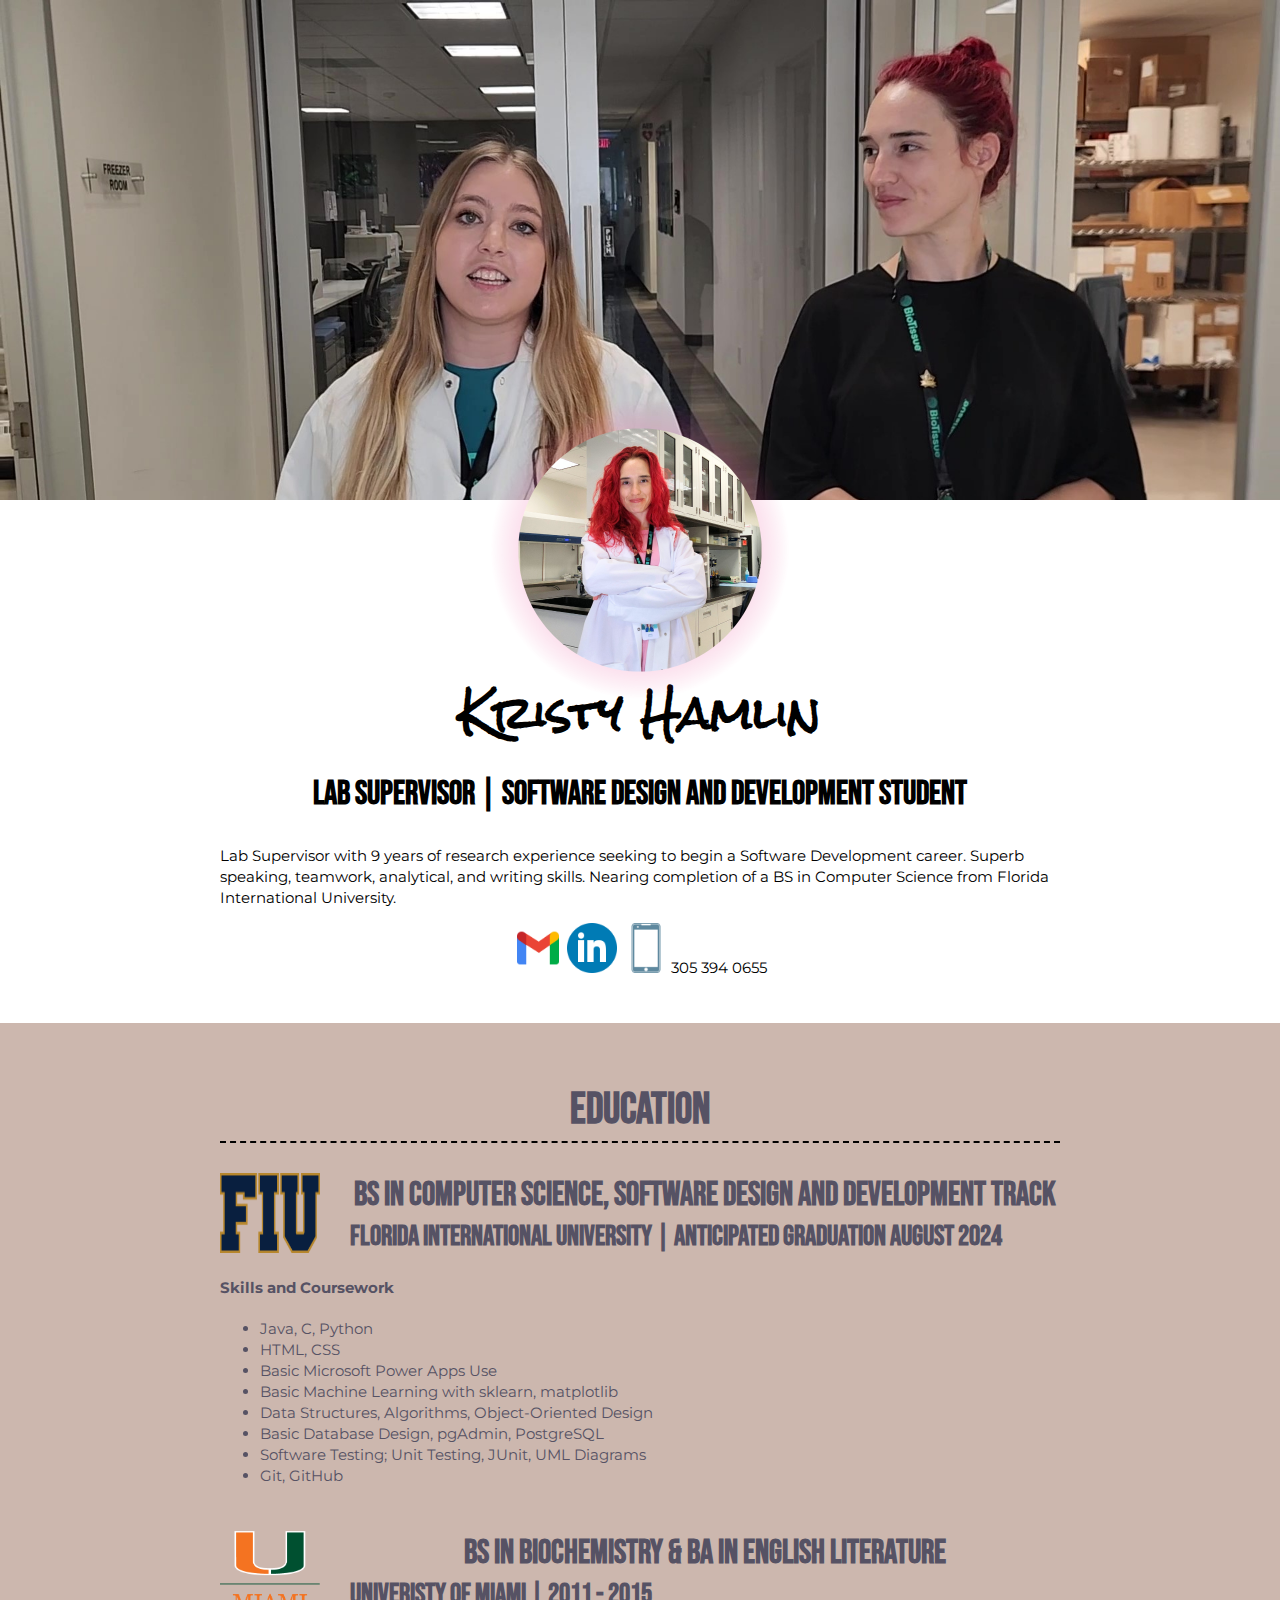
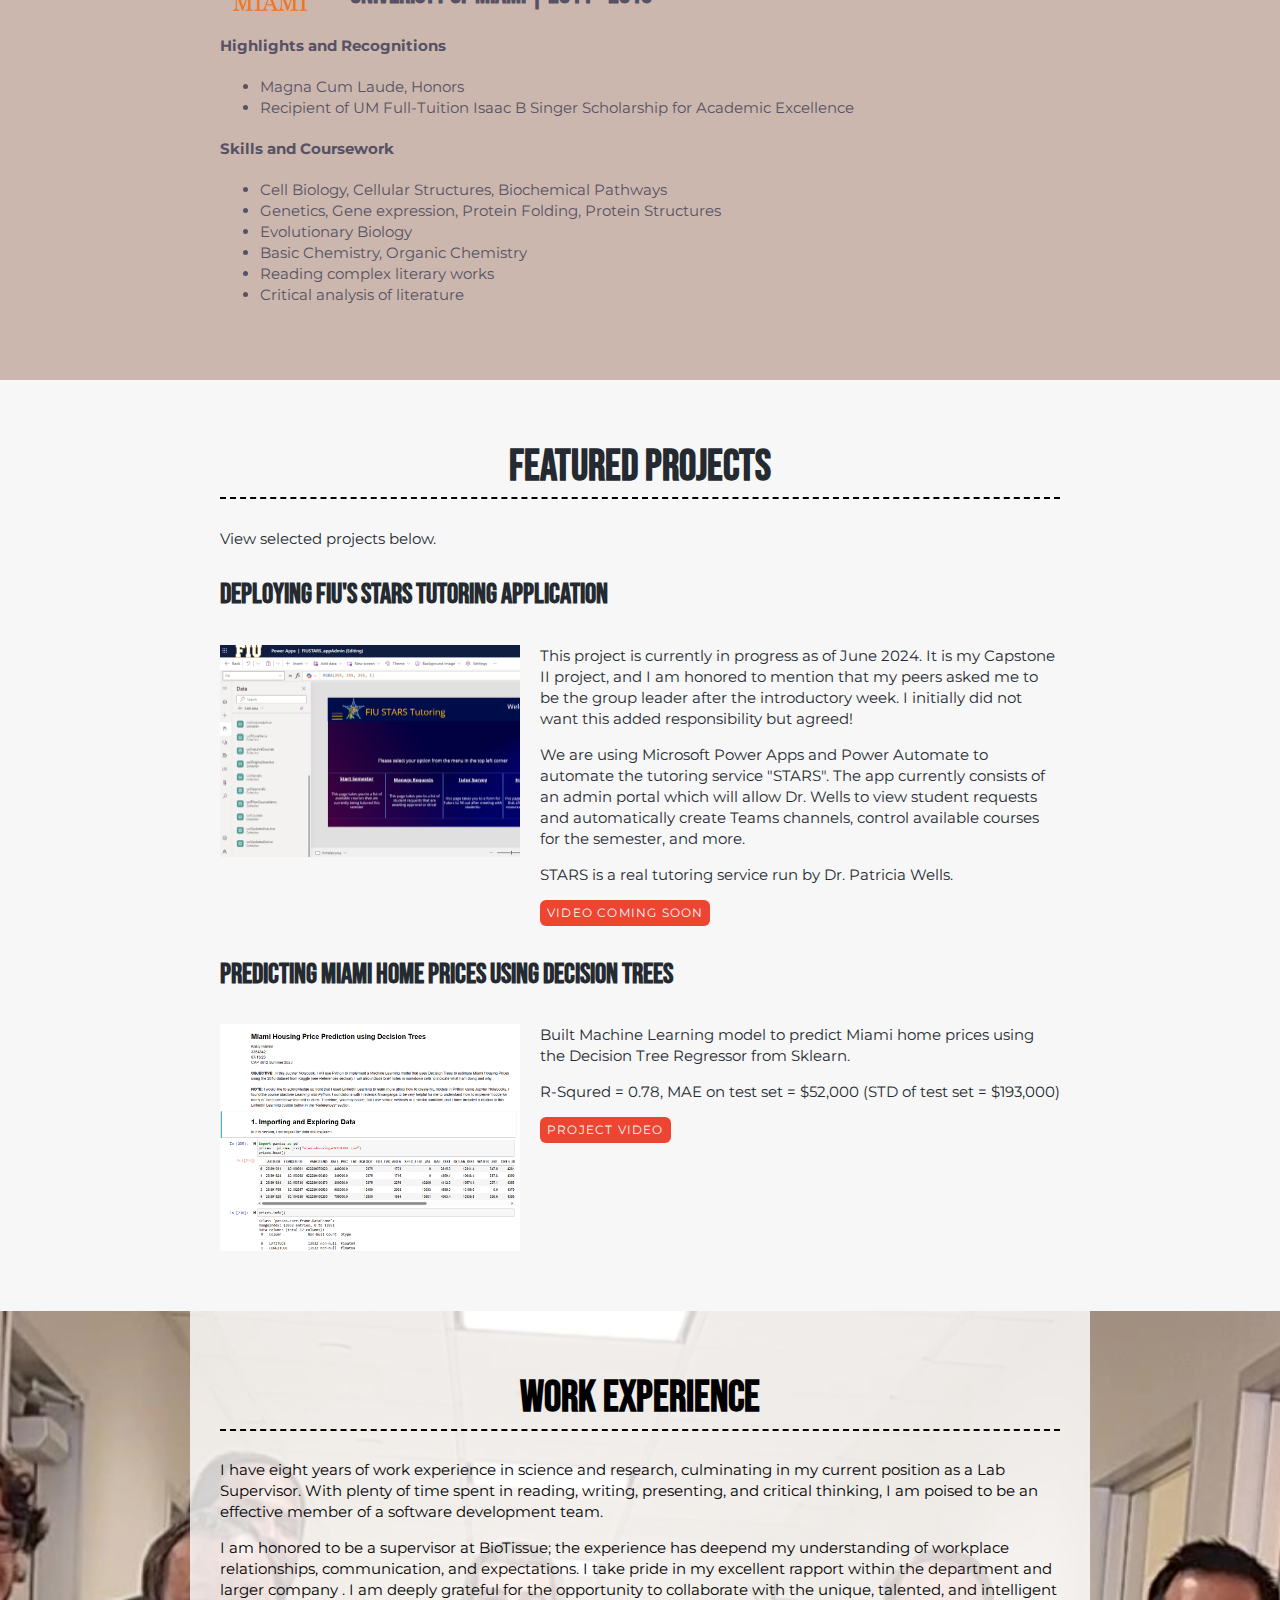
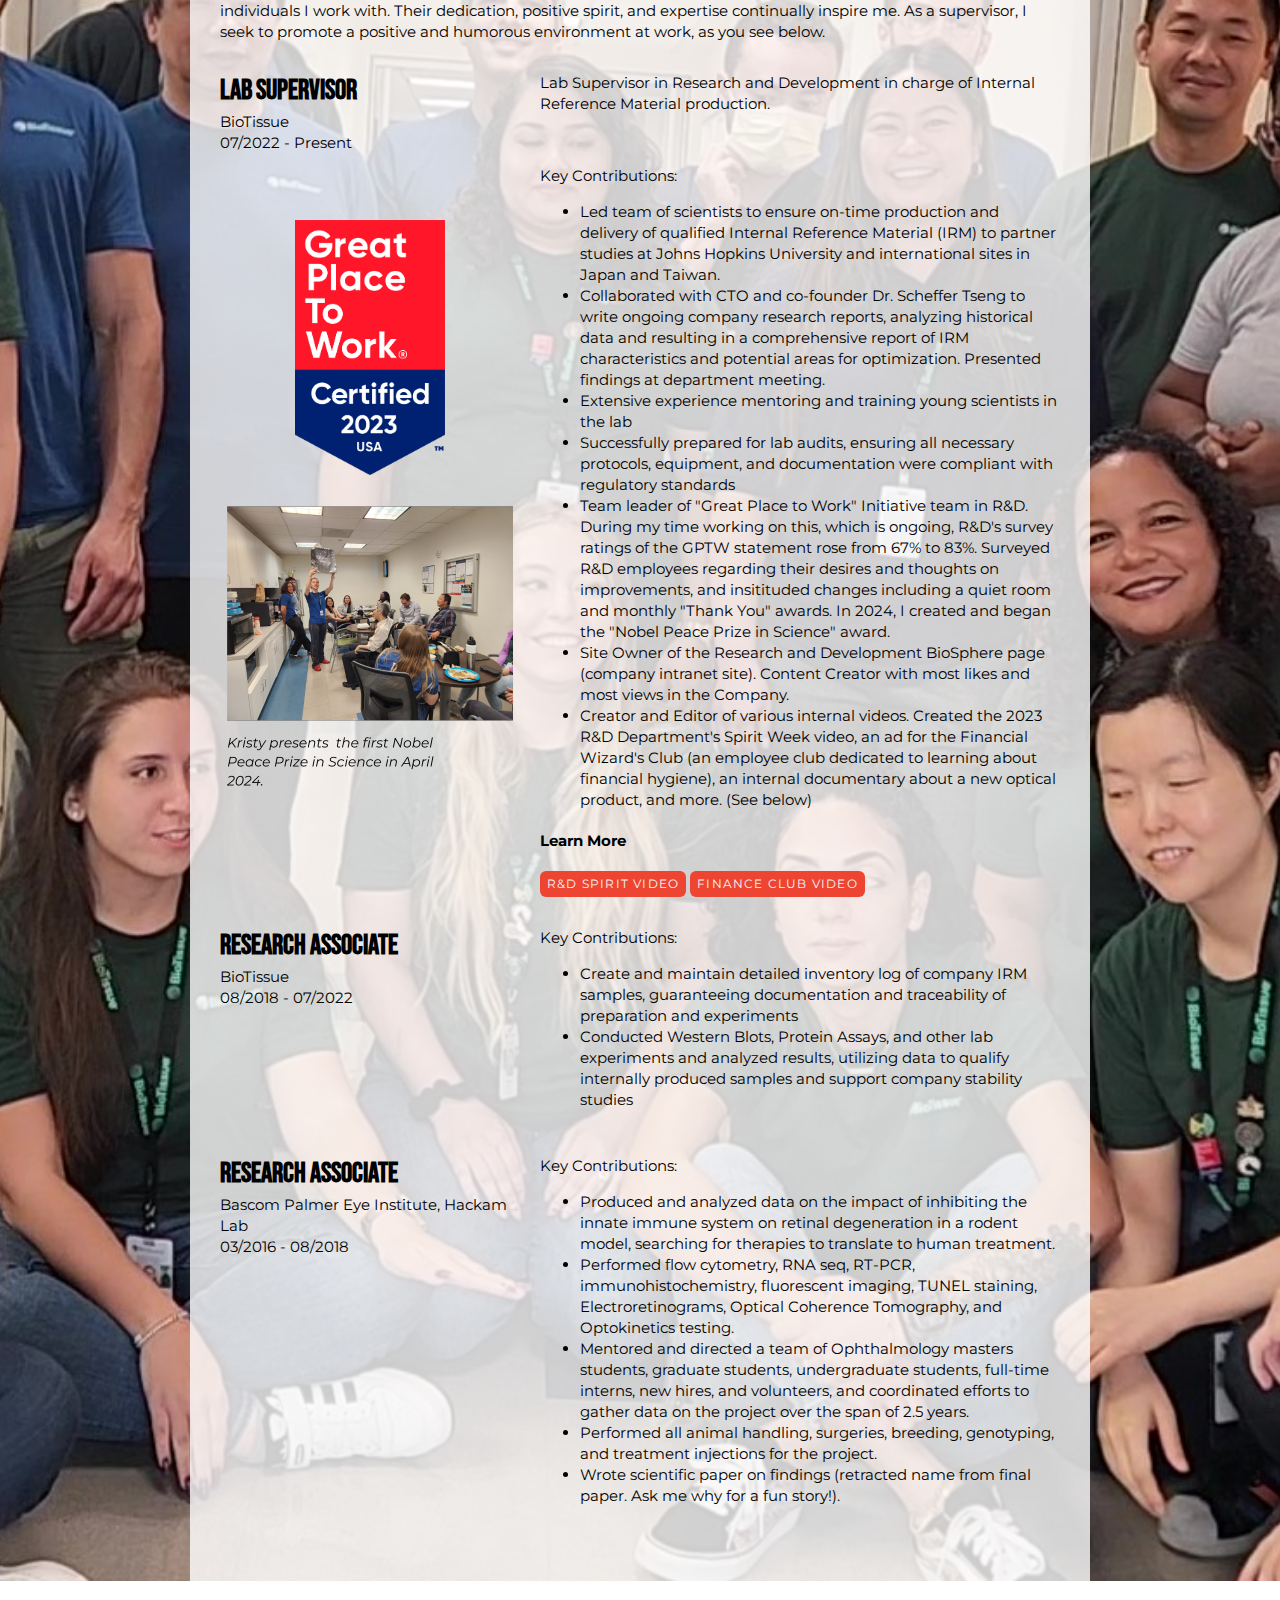
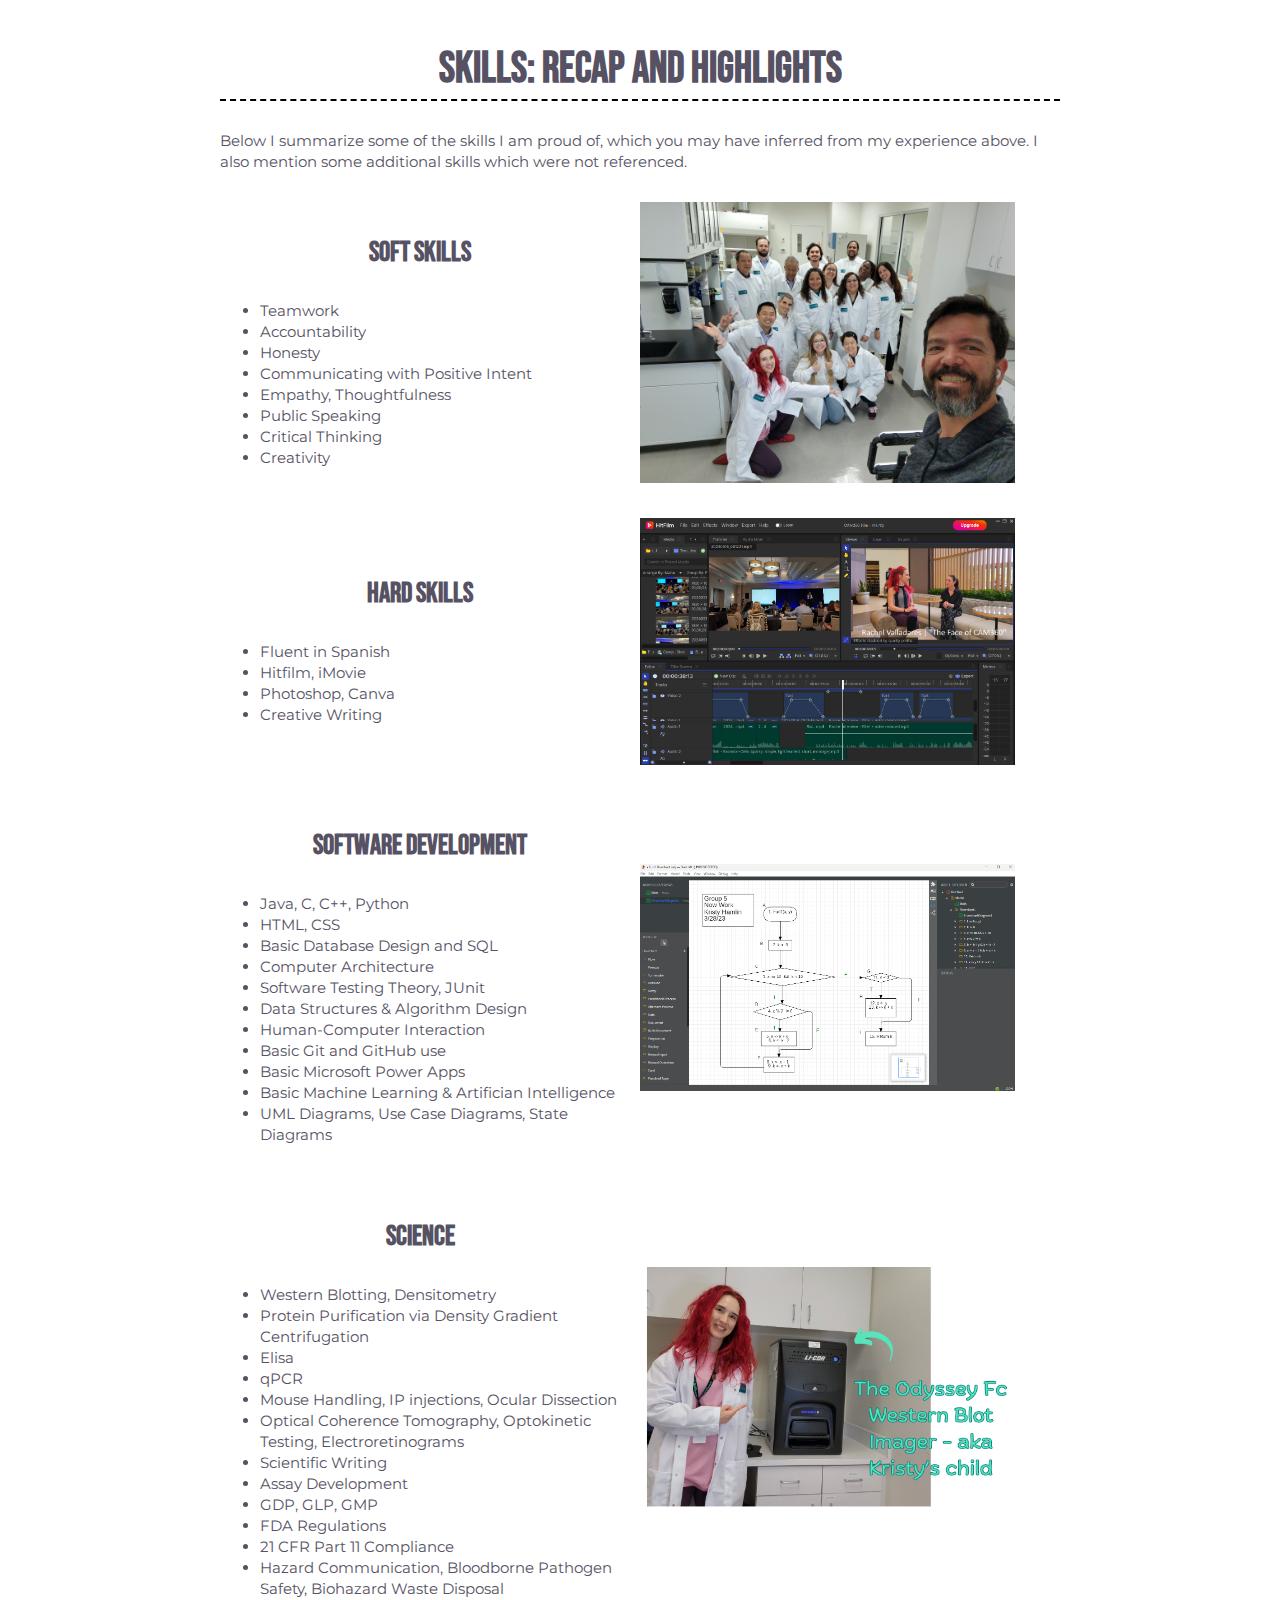
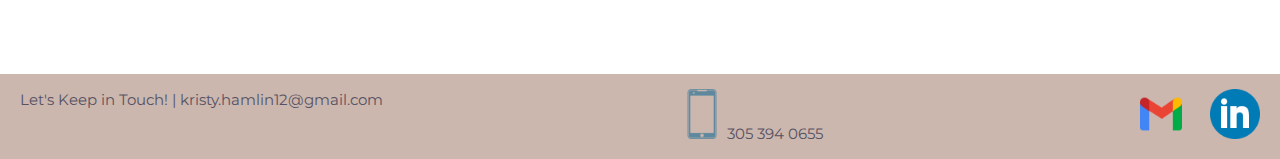
==== index.html @ faca0c48 "Added portfolio files using upload." ====
<!DOCTYPE html>
<html lang="en">
  
  <head>
    
    <meta charset="UTF-8">
    <meta name="viewport" content="width=device-width, initial-scale=1.0">
    <title>Kristy Hamlin | Lab Supervisor </title>
    <link rel="preconnect" href="https://fonts.googleapis.com">
    <link rel="preconnect" href="https://fonts.gstatic.com" crossorigin>
    <link href="https://fonts.googleapis.com/css2?family=Bebas+Neue&family=Montserrat:ital,wght@0,100..900;1,100..900&family=Rock+Salt&display=swap" rel="stylesheet">
    <link rel="stylesheet" href="css/styles.css">
  </head>
  <body class="resume">
    <!--<a class="btn download-link" href="#">Download PDF</a> -->
    <main class="main-container">
      <div class="content-flex-wrapper">
        <!-- ***********************  ABOUT / PROFILE  *********************** -->
        <img class="headshot" src="images/Headshot - circular, glow.png">
        <header>
          
            <div class="content-wrapper transparent-wrapper">
            <div class="headshot-container">
                
                <br><br><br><br><br><br>
                <h1 class="center decorative-heading">Kristy Hamlin</h1>
                <h2 class="center">Lab Supervisor | Software Design and Development Student</h2>
            </div>
            <p>Lab Supervisor with 9 years of research experience seeking to begin a Software Development career. 
              Superb speaking, teamwork, analytical, and writing skills. Nearing completion of a BS in Computer 
              Science from Florida International University. </p> 
            
          

            <!-- Social media and contact links. Add or remove any networks. -->
            <!---I will have these at the top and bottom-->
          
              <ul class="socials">
                <li><a href="mailto:kristy.hamlin12@gmail.com"><img src="images/gmail-logo.png" alt="Gmail logo containing a link to email Kristy Hamlin" width="50" height="50"></a></li>
                <li><a href="https://www.linkedin.com/in/kristyhamlin/" target="_blank"><img src="images/linkedin-logo.png" alt="LinkedIn logo containing a link to Kristy Hamlin's LinkedIn profile." width="50" height="50"></a></li>
                <li><img src="images/cellphone-icon.png" alt="small image of a modern mobile phone" width="50" height="50">305 394 0655</li>
              </ul>
         </div>
        </header>
     
     
      <!-- ********************  EDUCATION  ********************* -->
        <section class="education resume-section">
          <div class="content-wrapper">
             <h1 class="resume-title">Education</h1>
        

          <!-- Copy the whole <section> block to add more projects. -->
          <section class="image-item education-item">
            <img src="images/fiu-logo.png" alt="Florida International University logo">
            <h2>BS in Computer Science, Software Design and Development Track</h2>
            <h3>Florida International University  |  Anticipated Graduation August 2024</h3>
            
            
            <h4>Skills and Coursework</h4>
            <ul>
              <li>Java, C, Python</li>
              <li>HTML, CSS</li>
              <li>Basic Microsoft Power Apps Use</li>
              <li>Basic Machine Learning with sklearn, matplotlib</li>
              <li>Data Structures, Algorithms, Object-Oriented Design</li>
              <li>Basic Database Design, pgAdmin, PostgreSQL</li>
              <li>Software Testing; Unit Testing, JUnit, UML Diagrams</li>
              <li>Git, GitHub</li>

            </ul>
          </section>

          <section class="image-item education-item">
            <img src="images/university-of-miami-logo-centered.png" alt="University of Miami logo">
            <h2>BS in Biochemistry & BA in English Literature</h2>
            <h3>Univeristy of Miami  |  2011 - 2015</h3>
            
            <h4>Highlights and Recognitions</h4>
            <ul>
              <li>Magna Cum Laude, Honors</li>
              <li>Recipient of UM Full-Tuition Isaac B Singer Scholarship for Academic Excellence</li>
            </ul>
            <h4>Skills and Coursework</h4>
            <ul>
              <li>Cell Biology, Cellular Structures, Biochemical Pathways</li>
              <li>Genetics, Gene expression, Protein Folding, Protein Structures</li>
              <li>Evolutionary Biology</li>
              <li>Basic Chemistry, Organic Chemistry</li>
              <li>Reading complex literary works</li>
              <li>Critical analysis of literature</li>
            </ul>

          </section>


          </div>
         
          </section>

          <!-- End of Education block. -->
        

        <!-- ********************  PROJECTS / PORTFOLIO  ********************* -->
        <section class="projects resume-section">
          <div class="content-wrapper">
            <h1 class="resume-title">Featured Projects</h1>
          <p>View selected projects below.</p>

          <!-- Copy the whole <section> block to add more projects. -->
            <h3>Deploying FIU's STARS Tutoring Application</h3>
            <section class="image-item project-item">
              <div class="col1">
                <img src="images/STARS_screenshot.png" alt="text description of image here.">
              </div>
              <div class="col2">
                <p>This project is currently in progress as of June 2024. It is my Capstone II project, and I am
                      honored to mention that my peers asked me to be the group leader after the introductory week. I 
                      initially did not want this added responsibility but agreed! 
                    </p>
                    <p>We are using Microsoft Power Apps and Power Automate to automate the tutoring service "STARS". The app 
                      currently consists of an admin portal which will allow Dr. Wells to view student requests and 
                      automatically create Teams channels, control available courses for the semester, and more.</p>
                    <p>STARS is a real tutoring service run by Dr. Patricia Wells.</p>
                    <a href="#" class="btn" target="_blank">Video Coming Soon</a>
              </div>
            </section>
         
         
           <h3>Predicting Miami Home Prices using Decision Trees</h3>
              <section class="image-item project-item">
                <div class="col1">
                  <img src="images/jupyter_notebook_1.png" alt="A screenshot of a Jupyter Notebook showing the code for this project.">
                </div>
                <div class="col2">
                  <p>Built Machine Learning model to predict Miami home prices using the Decision Tree Regressor from Sklearn.</p>
                  <p>R-Squred = 0.78, MAE on test set = $52,000 (STD of test set = $193,000)</p>
                  <a href="https://youtu.be/ohNeDXfhAoQ" class="btn" target="_blank">Project Video</a>
                </div>

          </section>
          
          </div><!-- content wrapp div end-->
          
        </section>
          <!-- End of Project block. -->
        

        <!-- ***********************  WORK EXPERIENCE  *********************** -->
        <section class="work-experience resume-section">
          <div class="content-wrapper transparent-wrapper">
            <section>
                <h1 class="resume-title">Work Experience</h1>
            <p>I have eight years of work experience in science and research, culminating in my current position as a Lab Supervisor. 
              With plenty of time spent in reading, writing, presenting, and critical thinking, I am poised to be an effective 
            member of a software development team.</p>
            <p> I am honored to be a supervisor at BioTissue; the experience has deepend my understanding
            of workplace relationships, communication, and expectations. I take pride in my excellent rapport within the department and larger company 
            . I am deeply grateful for the opportunity to collaborate with the unique, talented, and intelligent individuals I work with. 
            Their dedication, positive spirit, and expertise continually inspire me. As a supervisor, I seek to promote
            a positive and humorous environment at work, as you see below.</p>
          </section>
        
            
          <section class="image-item work-item">
            <div class="col1">
              <h3>Lab Supervisor</h3>
              <p>BioTissue</p>
              <p>07/2022 - Present</p>
              <br><br>
              <img class="tall-image" src="images/gptw_badge_2023.png" alt="A picture of the Great Place to Work badge.">
              <img src="images/Kristy presents prize.png" alt="A picture of Kristy holding up a gift bag in a crowded breakroom while 
              everyone looks on in entertained curiosity.">
              

              
            </div>
            
            <div class="col2">
              <p>Lab Supervisor in Research and Development in charge of Internal Reference Material production. </p>
              <br>
              <p>Key Contributions:</p>
              <ul>
                <li>Led team of scientists to ensure on-time production and delivery of qualified Internal Reference Material 
                  (IRM) to partner studies at Johns Hopkins University and international sites in Japan and Taiwan. </li>
                <li>Collaborated with CTO and co-founder Dr. Scheffer Tseng to write ongoing company research reports, analyzing 
                  historical data and resulting in a comprehensive report of IRM characteristics and potential areas for optimization.
                  Presented findings at department meeting. </li>
                <li>Extensive experience mentoring and training young scientists in the lab</li>
                <li>Successfully prepared for lab audits, ensuring all necessary protocols, equipment, and documentation were compliant 
                  with regulatory standards</li>
                  <li>Team leader of "Great Place to Work" Initiative team in R&D. During my time working on this, which is ongoing,
                    R&D's survey ratings of the GPTW statement rose from 67% to 83%. Surveyed R&D employees regarding their desires
                  and thoughts on improvements, and insitituded changes including a quiet room and monthly "Thank You" awards. In 
                  2024, I created and began the "Nobel Peace Prize in Science" award.
                  </li>
                  <li>Site Owner of the Research and Development BioSphere page (company intranet site). Content Creator with 
                    most likes and most views in the Company.
                  </li>
                  <li>Creator and Editor of various internal videos. Created the 2023 R&D Department's 
                    Spirit Week video, an ad for the Financial Wizard's Club (an employee club dedicated to learning about 
                    financial hygiene), an internal documentary about a new optical product, and more. (See 
                    below)
                  </li>
              </ul>
              <h4>Learn More</h4>
            
              <a class="btn" href="https://youtu.be/r0wMP1oWMW0" target="_blank">R&D Spirit Video</a>
              <a class="btn" href="https://youtu.be/XKW7LdNVVL4" target="_blank">Finance Club Video</a>
            </div>
          </section>

          <section class="image-item work-item">
            <div class="col1">
              <h3>Research Associate</h3>
              <p>BioTissue</p>
              <p>08/2018 - 07/2022</p>
            </div>
            
            <div class="col2">
              <p>Key Contributions:</p>
              <ul >
                <li>Create and maintain detailed inventory log of company IRM samples, guaranteeing documentation and traceability of 
                  preparation and experiments</li>
                <li>Conducted Western Blots, Protein Assays, and other lab experiments and analyzed results, utilizing data to 
                  qualify internally produced samples and support company stability studies</li>
              </ul>
            </div>
            
          </section>

          <section class="image-item work-item">
            <div class="col1">
              <h3>Research Associate</h3>
              <p>Bascom Palmer Eye Institute, Hackam Lab</p>
              <p>03/2016 - 08/2018</p>
            </div>

            <div class="col2">
              <p>Key Contributions:</p>
              <ul>
                <li>Produced and analyzed data on the impact of inhibiting the innate immune system on retinal degeneration in a 
                  rodent model, searching for therapies to translate to human treatment.</li>
                  <li>Performed flow cytometry, RNA seq, RT-PCR, immunohistochemistry, fluorescent imaging, TUNEL staining, Electroretinograms, 
                    Optical Coherence Tomography, and Optokinetics testing.</li>
                <li>Mentored and directed a team of Ophthalmology masters students, graduate students, undergraduate students, full-time 
                  interns, new hires, and volunteers, and coordinated efforts to gather data on the project over the span of 2.5 years.</li> 
                <li>Performed all animal handling, surgeries, breeding, genotyping, and treatment injections for the project.</li>
                <li>Wrote scientific paper on findings (retracted name from final paper. Ask me why for a fun story!).</li>
              </ul>
            </div>
          </section>
          </div>
        </section>

      </div> <!--End of flex item content wrapper-->

       <!-- ********************  PROJECTS / PORTFOLIO  ********************* -->
       <section class="skills resume-section">
        <div class="content-wrapper">
          <h1 class="resume-title">Skills: Recap and Highlights</h1>
        <p>Below I summarize some of the skills I am proud of, which you may have inferred from my experience above. I also mention 
          some additional skills which were not referenced.
        </p>

       
          <section class="skills-group">         <!-- SOFT SKILLS -->
            <div class="col1">
              <h3>Soft Skills</h3>
              <ul class="skills-list">
                <li>Teamwork</li>
                <li>Accountability</li>
                <li>Honesty</li>
                <li>Communicating with Positive Intent</li>
                <li>Empathy, Thoughtfulness</li>
                <li>Public Speaking</li>
                <li>Critical Thinking</li>
                <li>Creativity</li>
              </ul>
              </div>
              
              <div class="col2">
                <img src="images/RD-group-apr-2024.jpg" alt="Kristy and the BioTissue R&D Team in white labcoats
                              in a clean, beautiful lab, smiling.">

              </div>
            </section>


            <section class="skills-group">         <!-- HARD SKILLS -->
              <div class="col1">
                <h3>Hard Skills</h3>
                <ul class="skills-list">
                  <li>Fluent in Spanish</li>
                  <li>Hitfilm, iMovie</li>
                  <li>Photoshop, Canva</li>
                  <li>Creative Writing</li>
                </ul>
              </div>
              <div class="col2">
                <img src="images/hitfilm-screenshot.png" alt="A screenshot of the hitfilm video editing software.
                In the media preview, there is footage of BioTissue sales reps at a conference. In the viewer, there 
                is interview footage of Kristy with Rachel Villadares, a leader of the CAM360 project.">

              </div>
            </section>


            <section class="skills-group">         <!-- SOFTWARE DESIGN SKILLS -->
              <div class="col1">
                <h3>Software Development</h3>
                <ul class="skills-list">
                  <li>Java, C, C++, Python</li>
                  <li>HTML, CSS</li>
                  <li>Basic Database Design and SQL</li>
                  <li>Computer Architecture</li>
                  <li>Software Testing Theory, JUnit</li>
                  <li>Data Structures & Algorithm Design</li>
                  <li>Human-Computer Interaction</li>
                  <li>Basic Git and GitHub use</li>
                  <li>Basic Microsoft Power Apps</li>
                  <li>Basic Machine Learning & Artifician Intelligence</li>
                  <li>UML Diagrams, Use Case Diagrams, State Diagrams</li>
                </ul> 
  
              </div>
              <div class="col2">
                <img src="images/STAR-uml-diagram.png" alt="A screenshot of a program control flow diagram inside the 
                STAR UML diagram software. A caption inside the diagram reads 'Group 5, Kristy Hamlin, Now Work">
              </div>
            </section>

            <section class="skills-group">         <!-- SCIENCE SKILLS -->
              <div class="col1">
  
                <h3>Science</h3>
                <ul class="skills-list">
                  
                  <li>Western Blotting, Densitometry</li>
                  <li>Protein Purification via Density Gradient Centrifugation</li>
                  <li>Elisa</li>
                  <li>qPCR</li>
                  <li>Mouse Handling, IP injections, Ocular Dissection</li>
                  <li>Optical Coherence Tomography, Optokinetic Testing, Electroretinograms</li>
                  <li>Scientific Writing</li>
                  <li>Assay Development</li>
                  <li>GDP, GLP, GMP</li>
                  <li>FDA Regulations</li>
                  <li>21 CFR Part 11 Compliance</li>
                  <li>Hazard Communication, Bloodborne Pathogen Safety, Biohazard Waste Disposal</li>
                </ul>
              </div>
              <div class="col2">
                <img src="images/kristy-and-odyssey.png" alt="A picture of Kristy in the lab next to a benchtop gel imager.
                an arrow points to the machine and a textbox reads, 'The Odyssey Fc Western Imager, aka Kristy's child">
              </div>
            </section>

      </section>
        <!-- End of Skills block. -->


      <!-- *****************  CONTACT INFO / SOCIAL MEDIA  ***************** -->
      <footer class="contact-info">
        <p>Let's Keep in Touch! | kristy.hamlin12@gmail.com</p>
        <p><img src="images/cellphone-icon.png" alt="small image of a modern mobile phone">305 394 0655</p>

        <!-- Social media and contact links. Add or remove any networks. -->
        <ul class="socials">
          <li><a href="mailto:kristy.hamlin12@gmail.com"><img src="images/gmail-logo.png" alt="Gmail logo containing a link to email Kristy Hamlin"></a></li>
          <li><a href="#" target="_blank"><img src="images/linkedin-logo.png" alt="LinkedIn logo containing a link to Kristy Hamlin's LinkedIn profile.""></a></li>
          
        </ul>
      </footer>
    </main>
  </body>
</html>
---- css/styles.css ----
/*
------COLOR PALETTE--------
#8CFF90 light green
#565264 davy's gray
#706677 dim gray
#A6808C mountbatten pink
#CCB7AE Pale Dogwood

#AD9A90 Del Rio
#252A31 Shark
#523633 Congo Brown
#cc655a Congo Brown (lighter, redder)
#ed4532 Congo Brown (lightest)
#624F41 Kabul

*/

/*---------------------GLOBAL STYLES--------------------*/

html {
    box-sizing: border-box;  /*box model fix part 1*/
}

*, *:before, *:after {
    box-sizing: inherit;    /*box model fix part 2*/
}

body{
    color:#565264;
    margin: 0;
    font-family: "Montserrat", sans-serif;
    font-size: 1.5rem;
    line-height: 1.4;
}

h1.decorative-heading {
    font-family: "Rock Salt", cursive;
   
}

h1, h2, h3 {
    font-family: "Bebas Neue", sans-serif;
    
}

h1 {
    font-size: 4.25rem;
}

h2 {
    font-size: 3.25rem;
}

h3 {
    font-size: 2.75rem;
}

html {
    box-sizing: border-box;
    font-size: 62.5%; /*sets default to 10px*/
}

html, body, main {

    height: 100%;

}

img {
    width: 600px;
}


.center {
    text-align:center; 
}

/*Links*/
a {

    color: #cc655a;

}

a:hover {

    color: #ed4532; 
    text-decoration: none;

}

.btn {

    background: #ed4532; 
    color: #f6f6f6;
    text-decoration: none;
    text-transform: uppercase;
    font-size: 1.2rem;
    display: inline-block;
    padding: 7px;
    letter-spacing: .1em;
    line-height: 1;
    border-radius: 6px;

}

.socials {
    list-style-type: none;
    padding: 0;
    text-align: center;
}

.socials li {
    display: inline-block;
}

.socials img {
    width: 50px;
}

.content-wrapper {

    margin: 0 auto;
    padding: 30px;
    max-width: 900px;


}

.image-item img{

    float: left;
    margin-right: 30px;

}

.image-item {
    display: flow-root;
}

.resume-section{
    border-bottom: 50px;
}

.resume-title{
    border-bottom: 2px dashed black;
    text-align: center;
}

.download-link {
    position: fixed;
    top: 5px;
    left: 5px;
    font-size: 1.5rem;

}

/*---------------------PAGE LAYOUT----------------------*/
.main-container {

    height: 100%;
    display: flex;
    flex-direction: column;
}

.main-container .content-flex-wrapper {
    flex: 1 0 auto;
}

/*---------------------HEADER SECTION--------------------*/
header::before{

    background: url(../images/biotissue/allison-talking.jpg);
    background-size: cover;
    content: ""; /*needed for the before pseudo-element to display*/
    display: block;
    height: 500px;


}

header {
    /*background: url(../images/biotissue/allison-talking.jpg) no-repeat;
    background-size: cover; */
    color: black;
}

/* header img{
    width: 50px;
    height: 50px;
} */

header .transparent-wrapper {
    background: rgb(255 255 255 / 0.5);
}

.headshot-container {
   /* display: flow-root; */
}

.headshot {

    position: absolute;
    top:400px;
    left: 50%;
    transform: translateX(-50%);
    z-index: 2;
    width: 300px;
    height: 300px;

  /*  float: left;
    width: 300px;
    heigh: 300px; */

}


/*---------------------EDUCATION--------------------*/

.education {
    background: #CCB7AE;
}

.education img{
    width: 100px;
    height: 80px;
}

.education-item {
    margin: 30px 0;
}

.education-item h1, .education-item h2, .education-item h3 {
    margin: 0;
}

.education-item p{
    margin: 0;
}


/*---------------------FEATURED PROJECTS--------------------*/


.projects {
    background: #f7f7f7;
    color: #252A31;
}

.projects img{

    width: 300px;

}

.project-item{
    margin: 30px 0;
    display: grid;
    grid-template-columns: 300px 1fr;
    column-gap: 20px;

}



/*---------------------WORK EXPERIENCE--------------------*/


.work-experience{
    background: url(../images/biotissue/group-shot.jpg) no-repeat;
    background-size: cover;
    background-position: center;
    color: black;

}


.work-experience .transparent-wrapper {
    background: rgb(255 255 255 / 0.8);
}

.work-item{
    margin: 30px 0;
    display: grid;
    grid-template-columns: 300px 1fr;
    column-gap: 20px;
}

.work-item h1, .work-item h2, .work-item h3 {
    margin: 0;
}

.col1 p{
    margin: 0;
}

.col1 img{
    width: 300px;
}

.col1 .tall-image{
    width: 150px;
    height: 255px;
    margin: 25px 75px 25px 75px;
    
}

.col2 p:first-child{
    margin-top: 0;
}
/*----------------------SKILLS ----------------------------------*/

.skills-group{
    margin: 30px 0;
    display: grid;
    grid-template-columns: 400px 400px;
    column-gap: 20px;
    align-items: center;
}

.skills-group h3, h2 {
    text-align: center;
    /*margin-top: 50px;*/
}

.skills-group img {
    width: 375px;
    text-align: center;
    align-items: center;
}





/*---------------------CONTACT INFO / KEEP IN TOUCH--------------------*/

.contact-info {
    background: #CCB7AE;
    display: flex;
    justify-content: space-between;
    padding: 0 20px;
  
}

.contact-info h2 {
    text-align: center;
}

.contact-info img{
    width: 50px;
}

.contact-info li {
    margin-left: 20px;
}

.contact-info img:hover{
    opacity: 0.5;
}
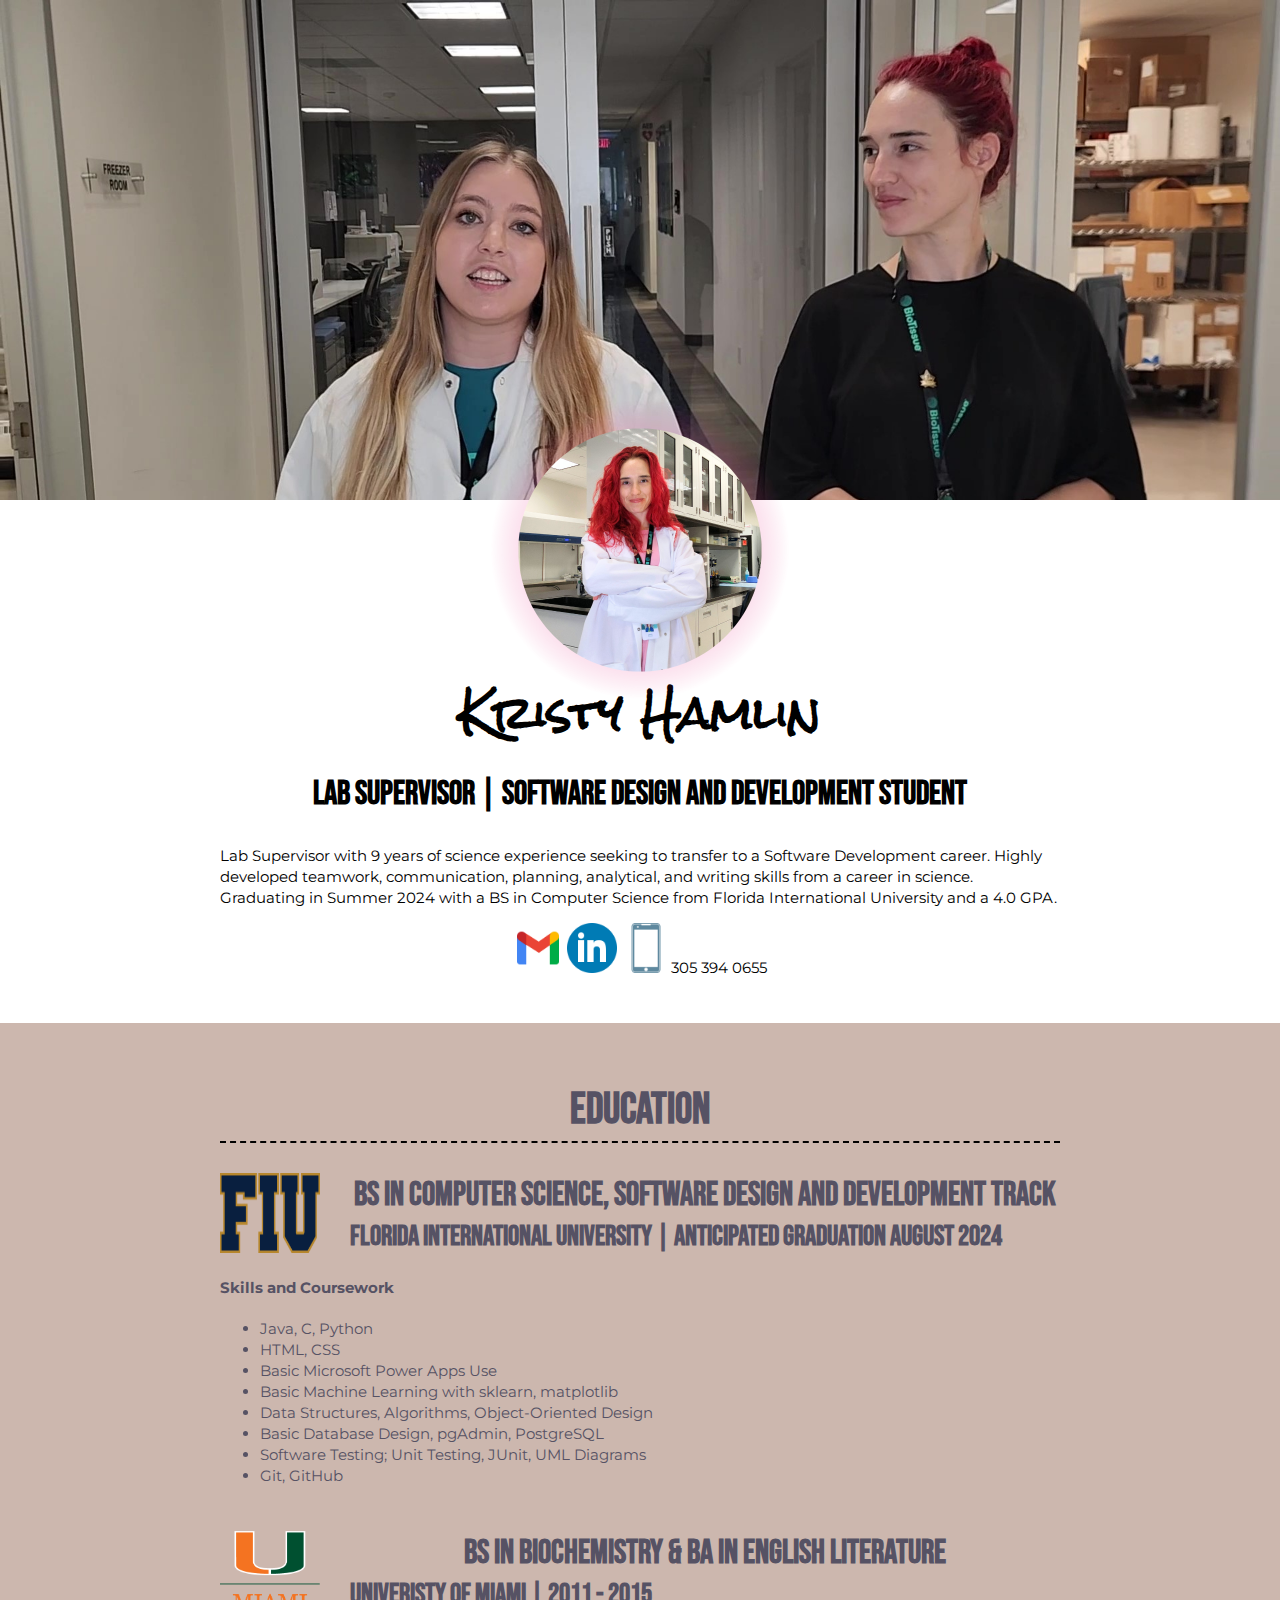
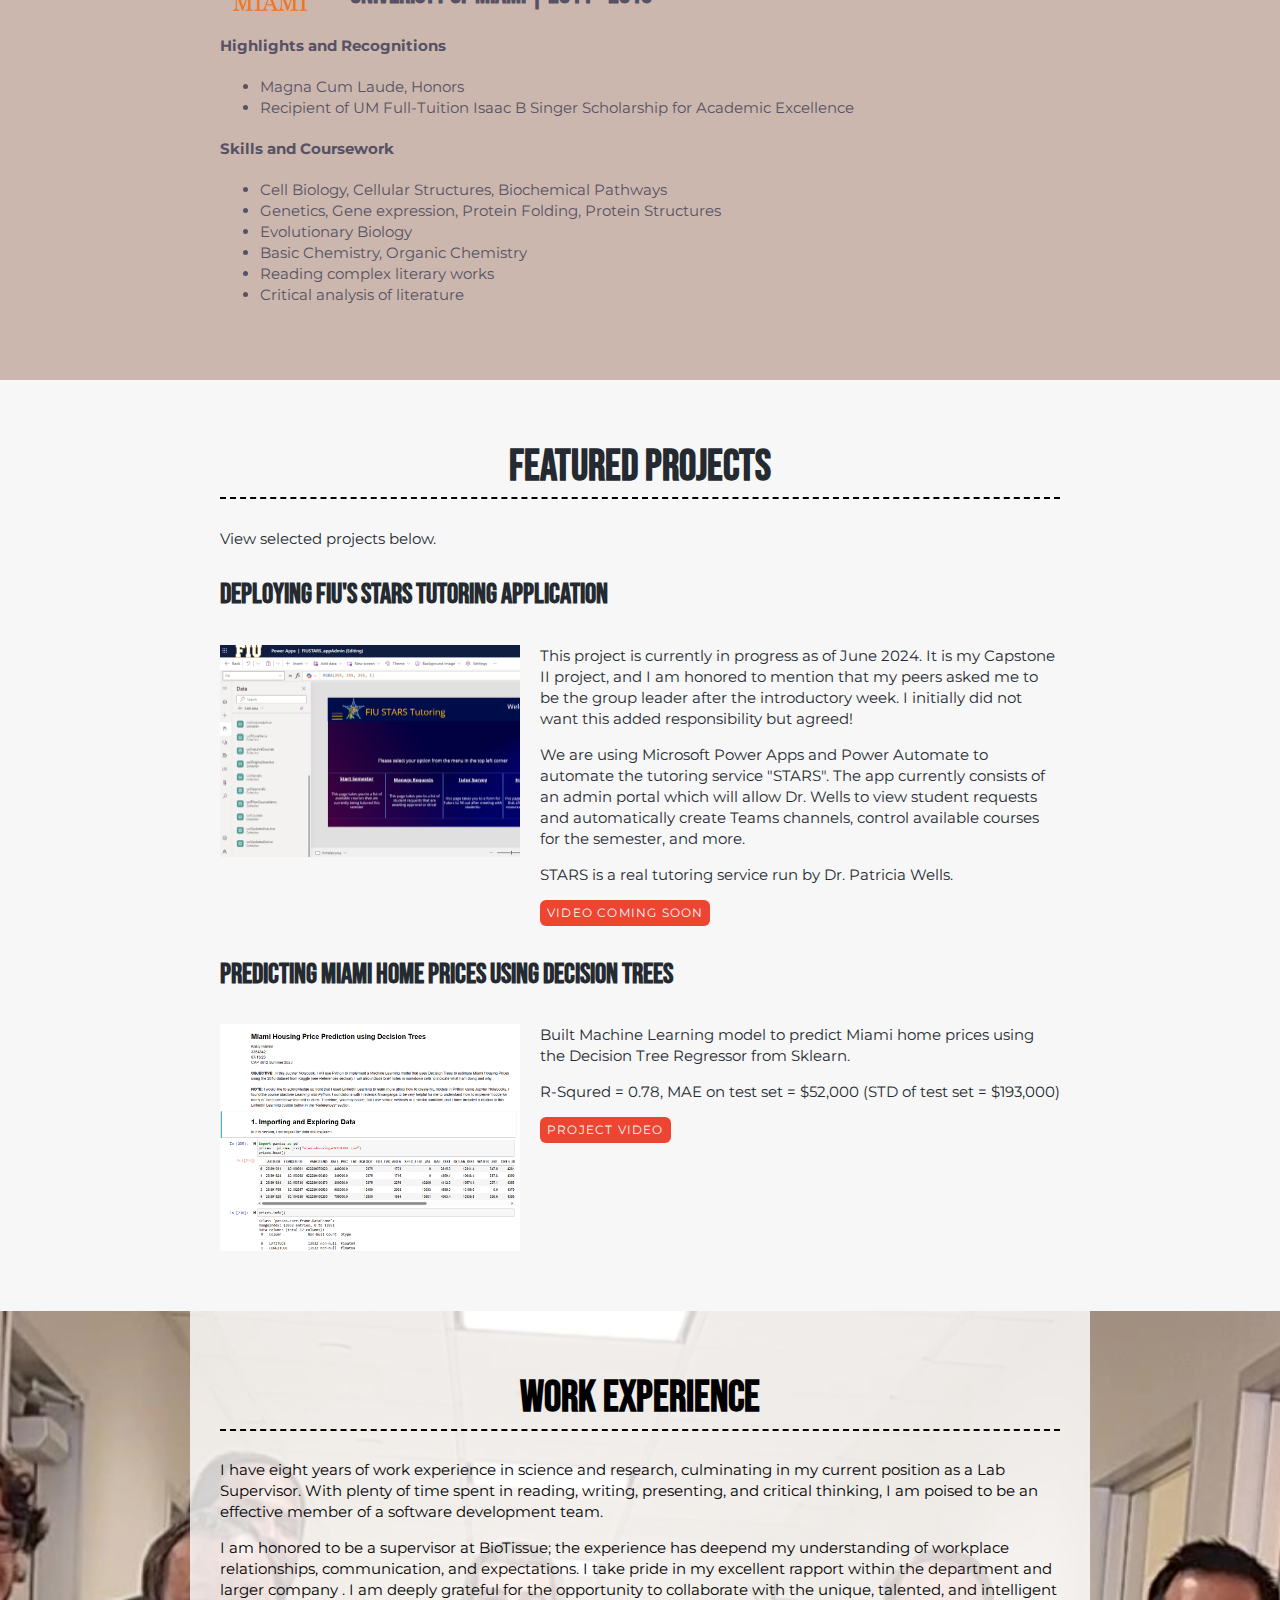
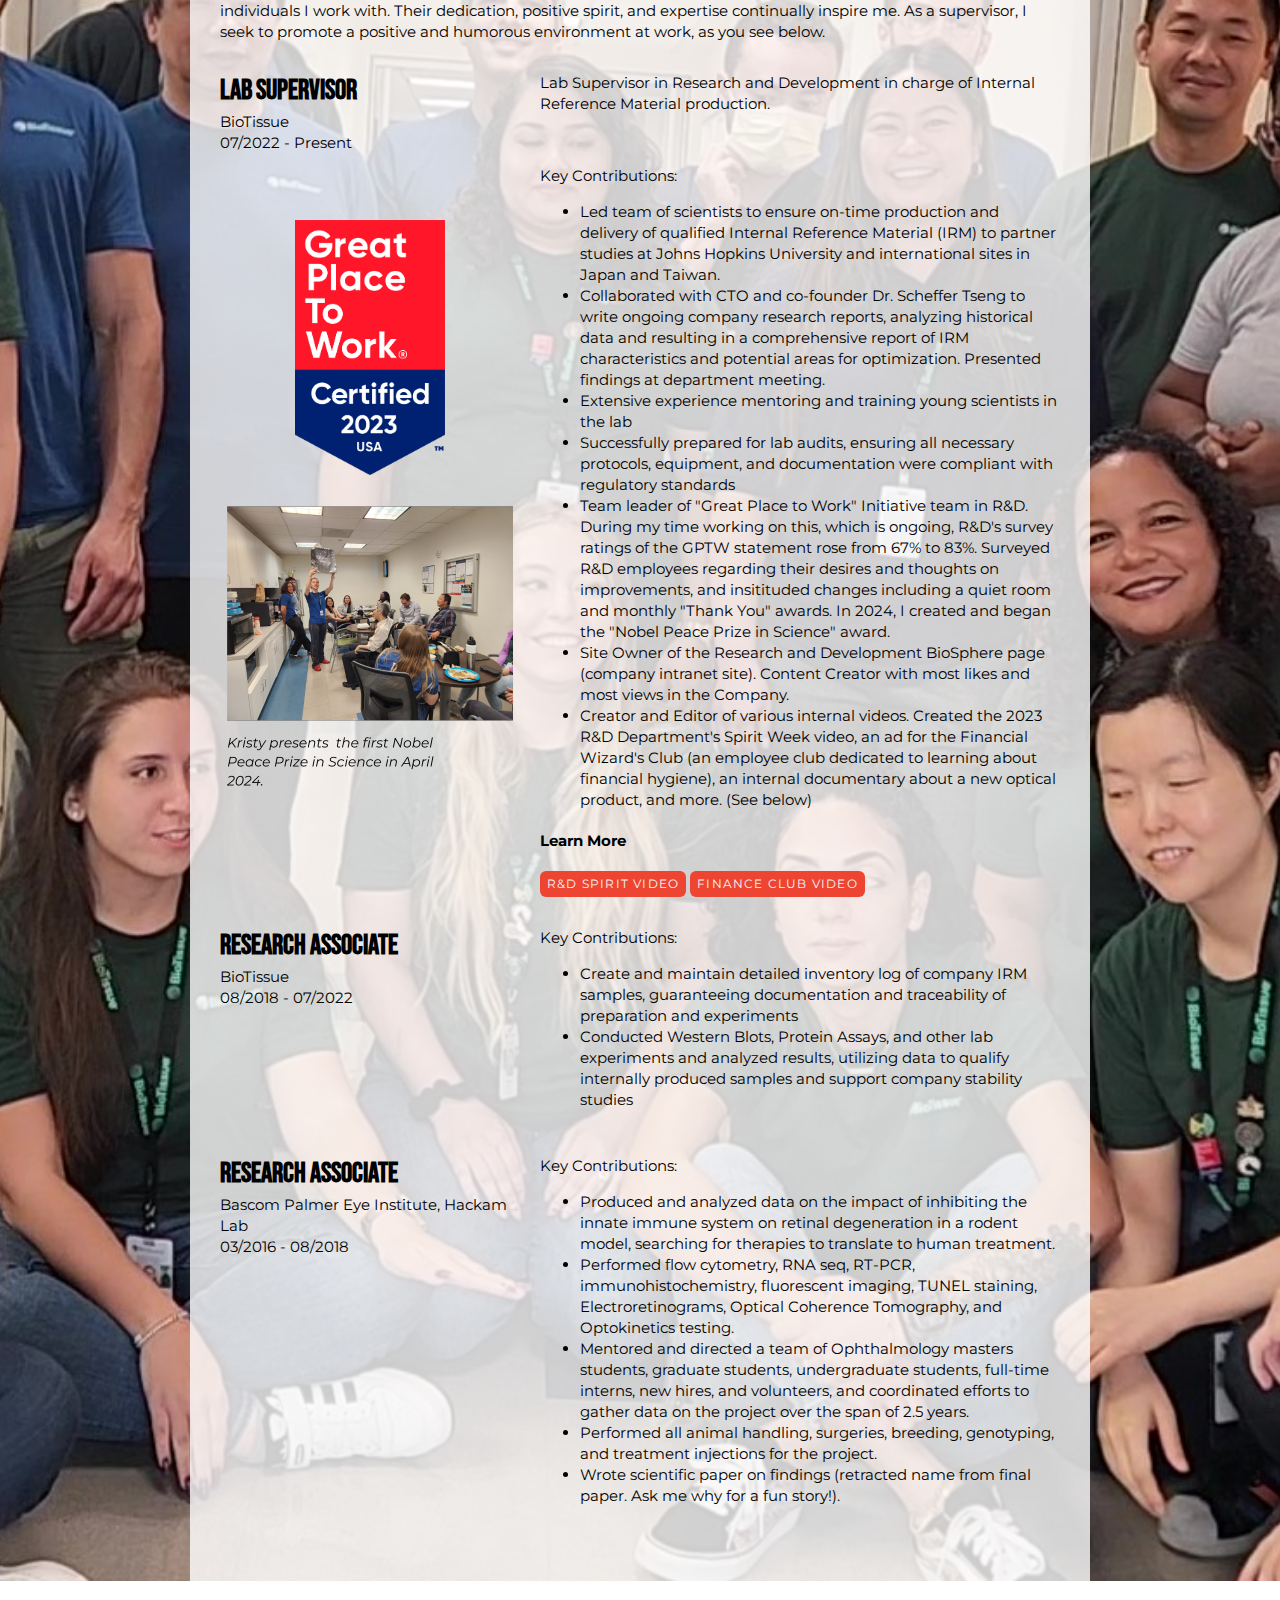
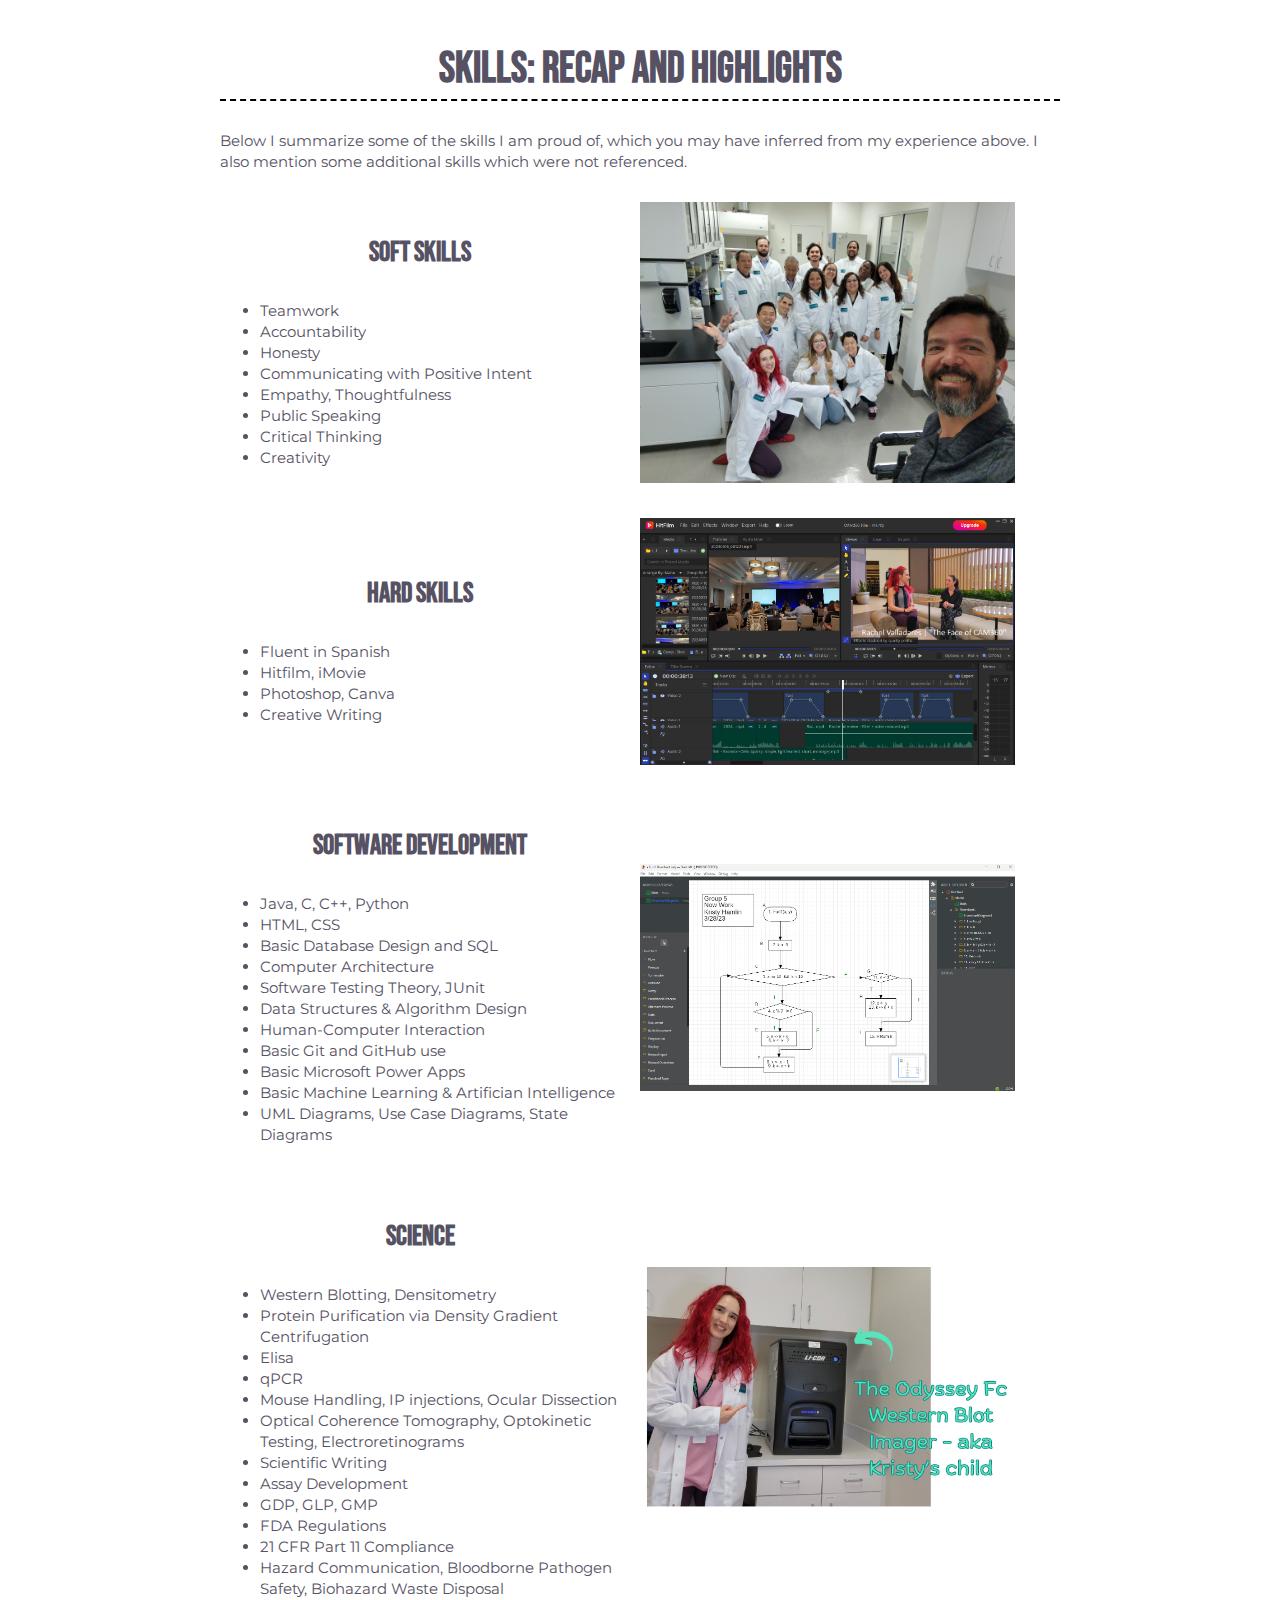
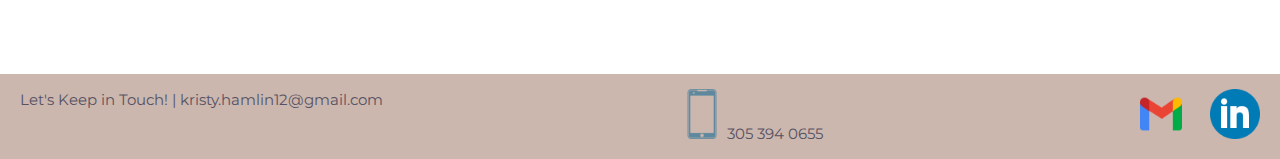
==== commit 19396baa: "Update index.html" ====
--- a/index.html
+++ b/index.html
@@ -26,9 +26,9 @@
                 <h1 class="center decorative-heading">Kristy Hamlin</h1>
                 <h2 class="center">Lab Supervisor | Software Design and Development Student</h2>
             </div>
-            <p>Lab Supervisor with 9 years of research experience seeking to begin a Software Development career. 
-              Superb speaking, teamwork, analytical, and writing skills. Nearing completion of a BS in Computer 
-              Science from Florida International University. </p> 
+            <p>Lab Supervisor with 9 years of science experience seeking to transfer to a Software Development career. 
+              Highly developed teamwork, communication, planning, analytical, and writing skills from a career in science. 
+              Graduating in Summer 2024 with a BS in Computer Science from Florida International University and a 4.0 GPA.  </p> 
             
           
 
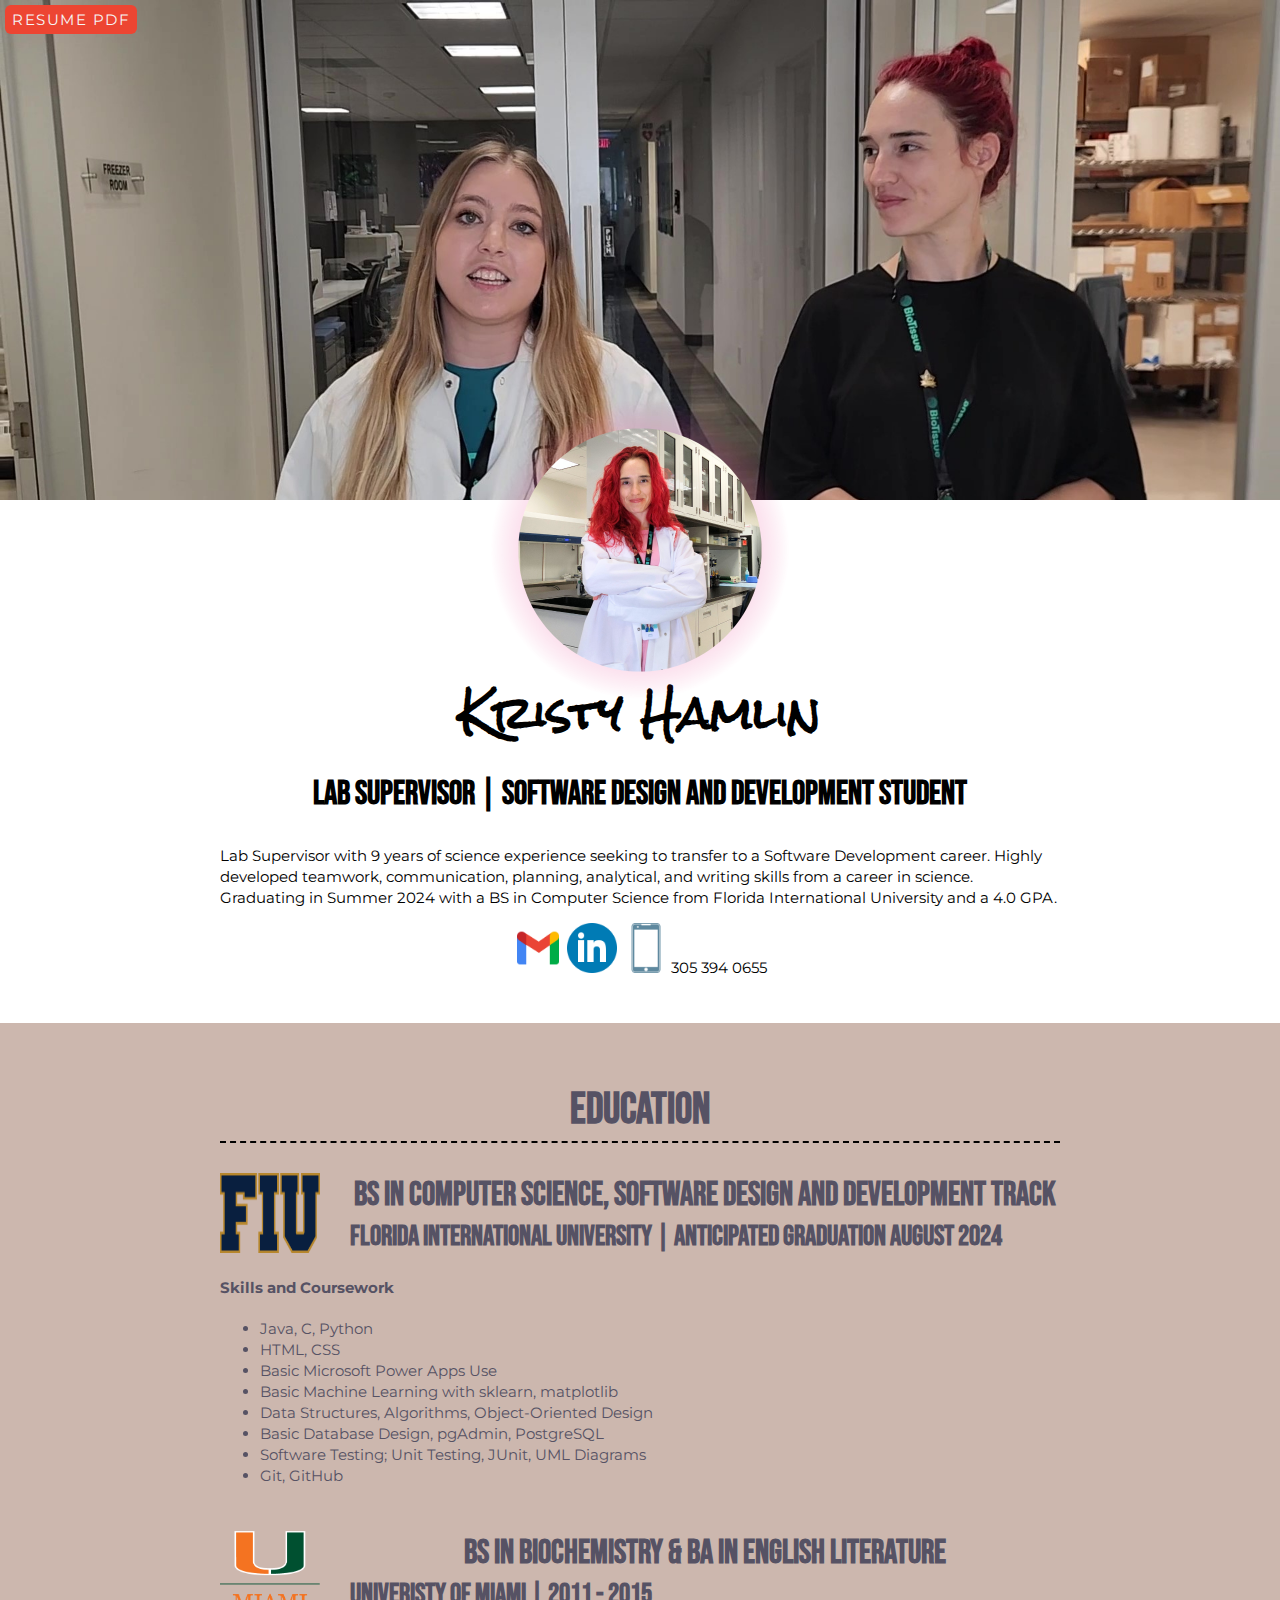
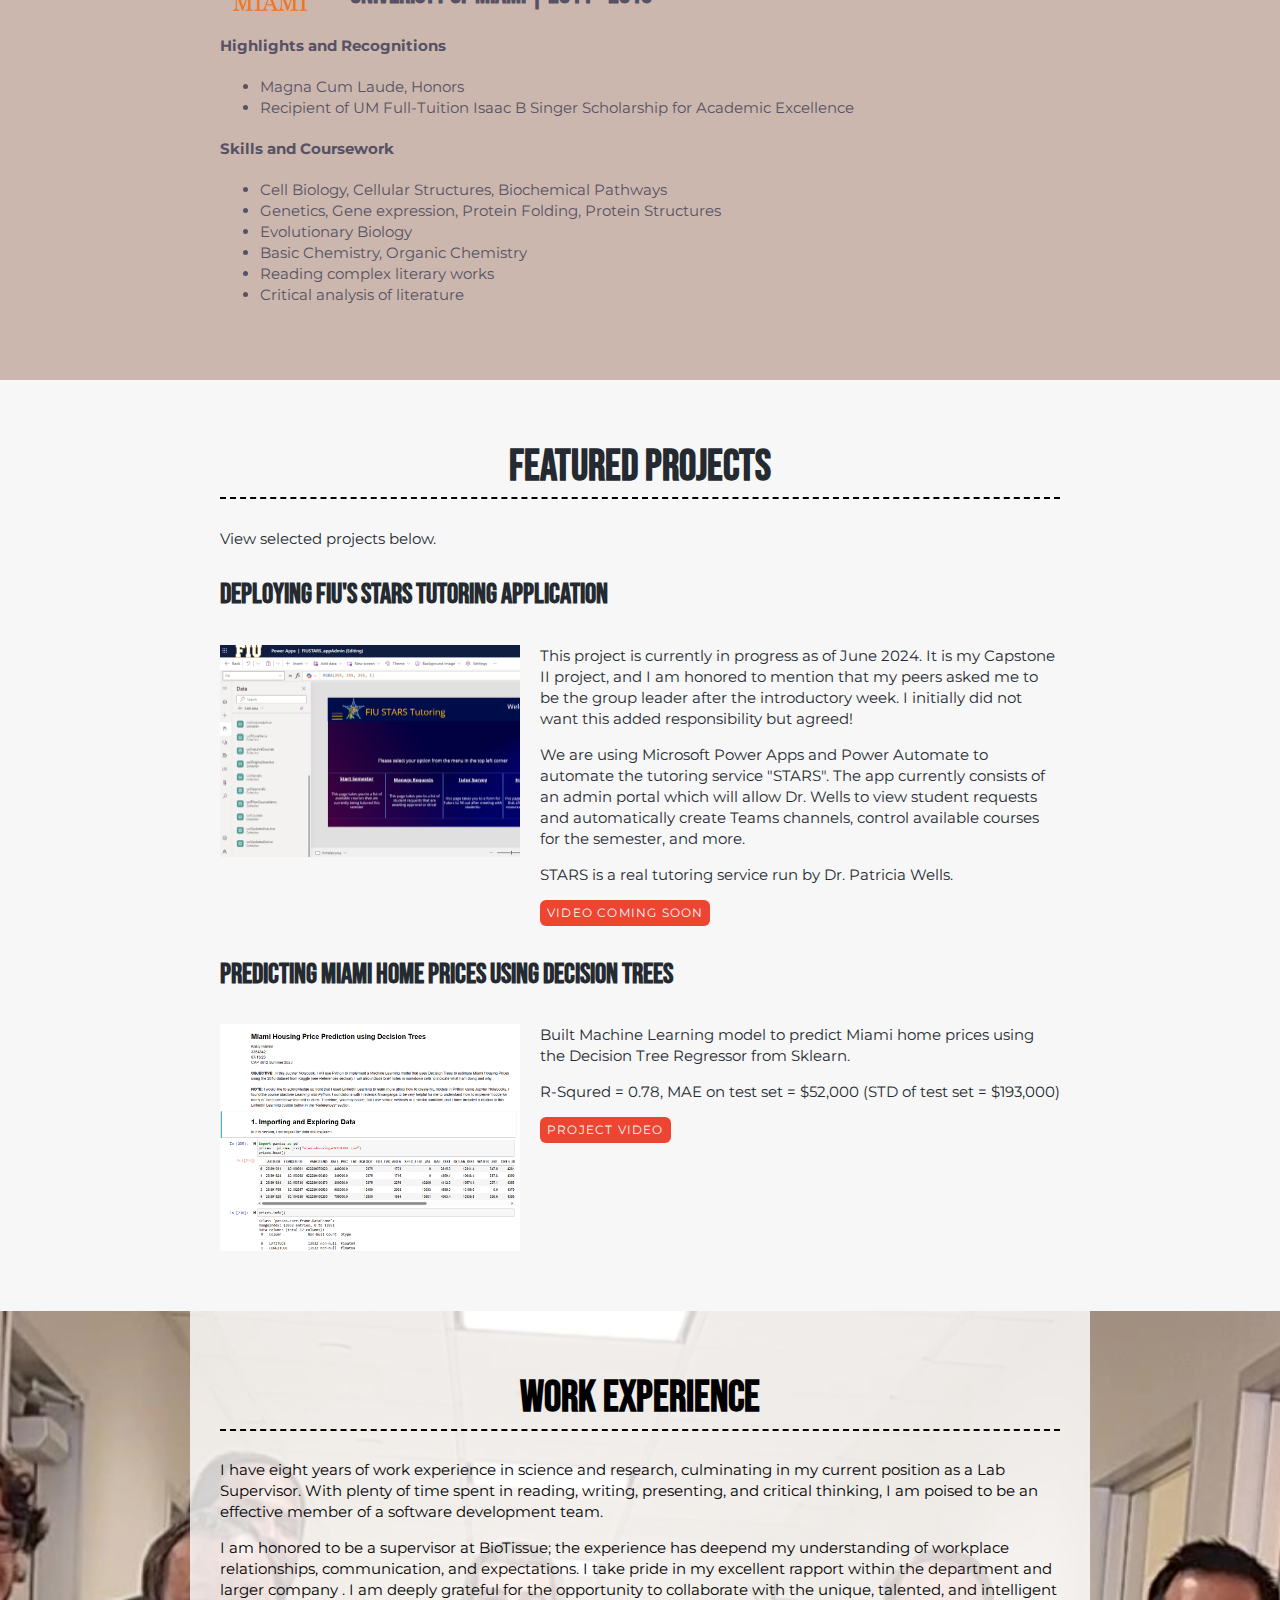
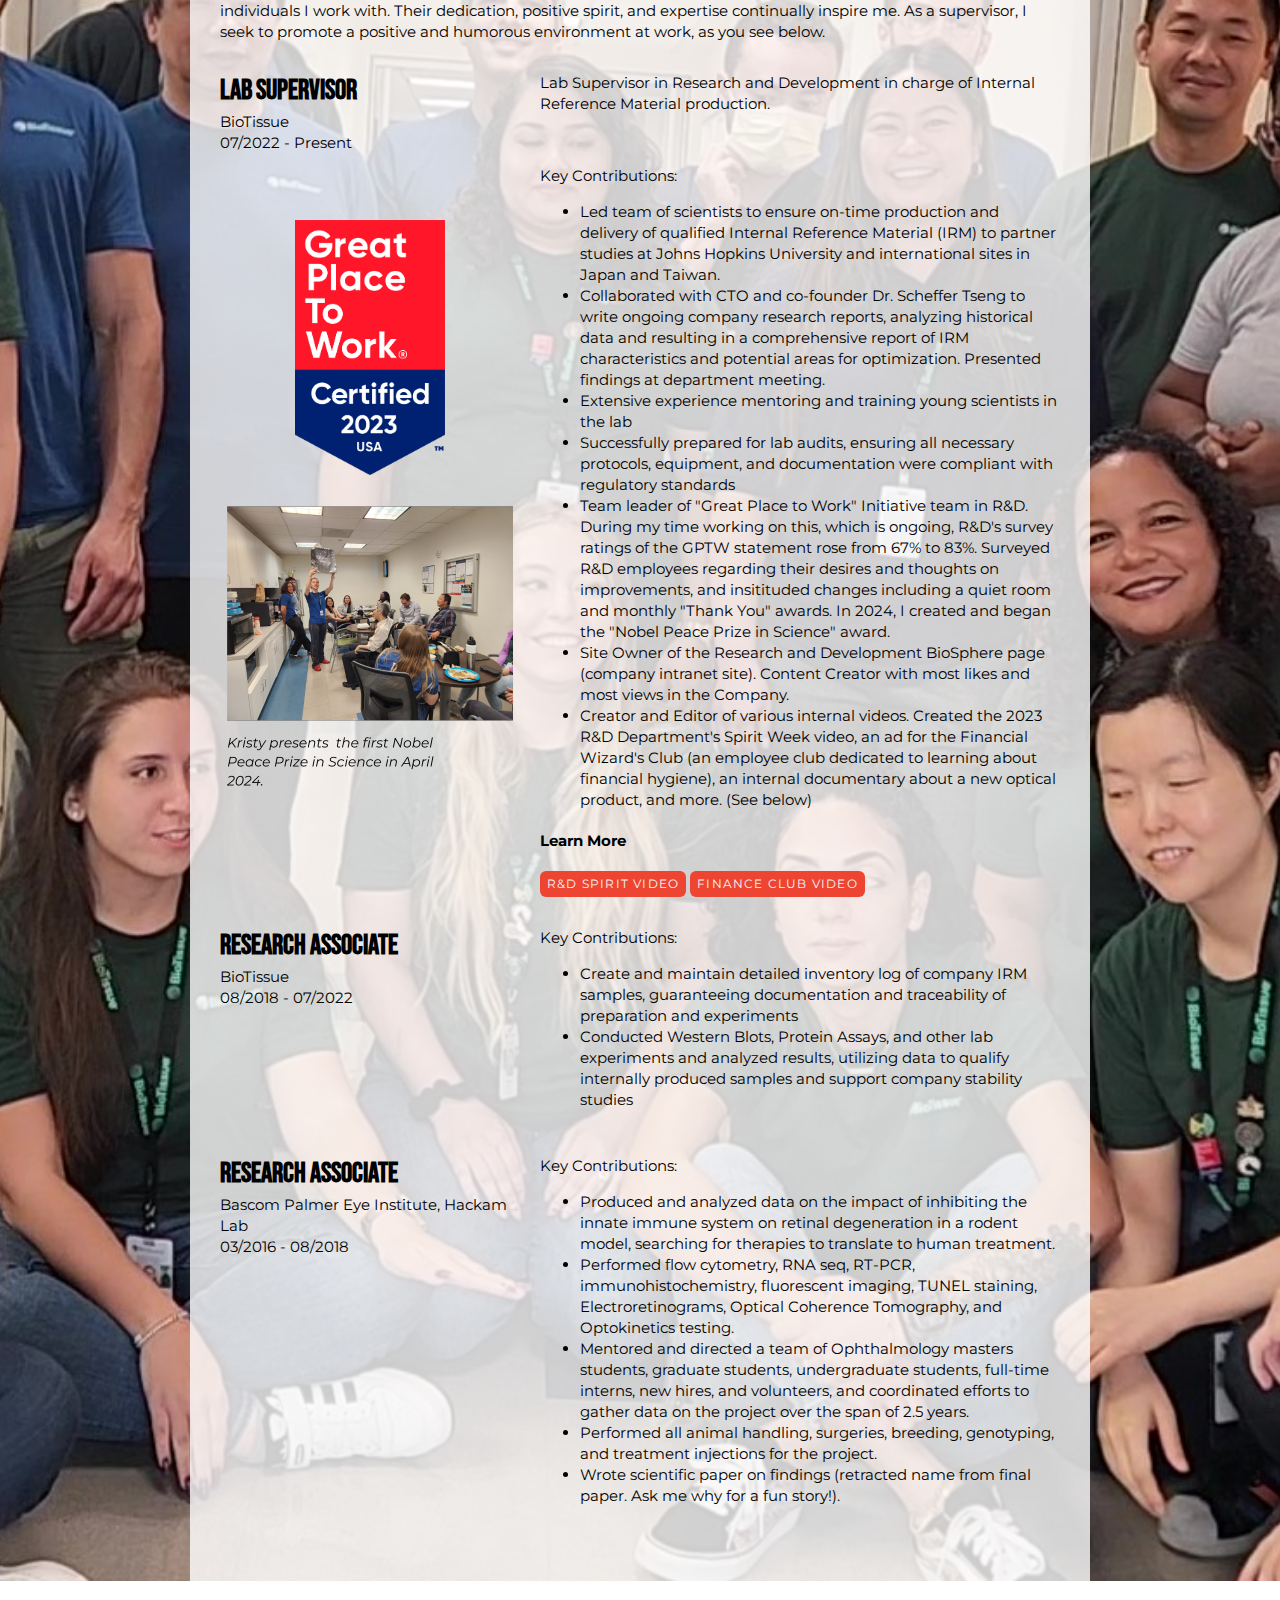
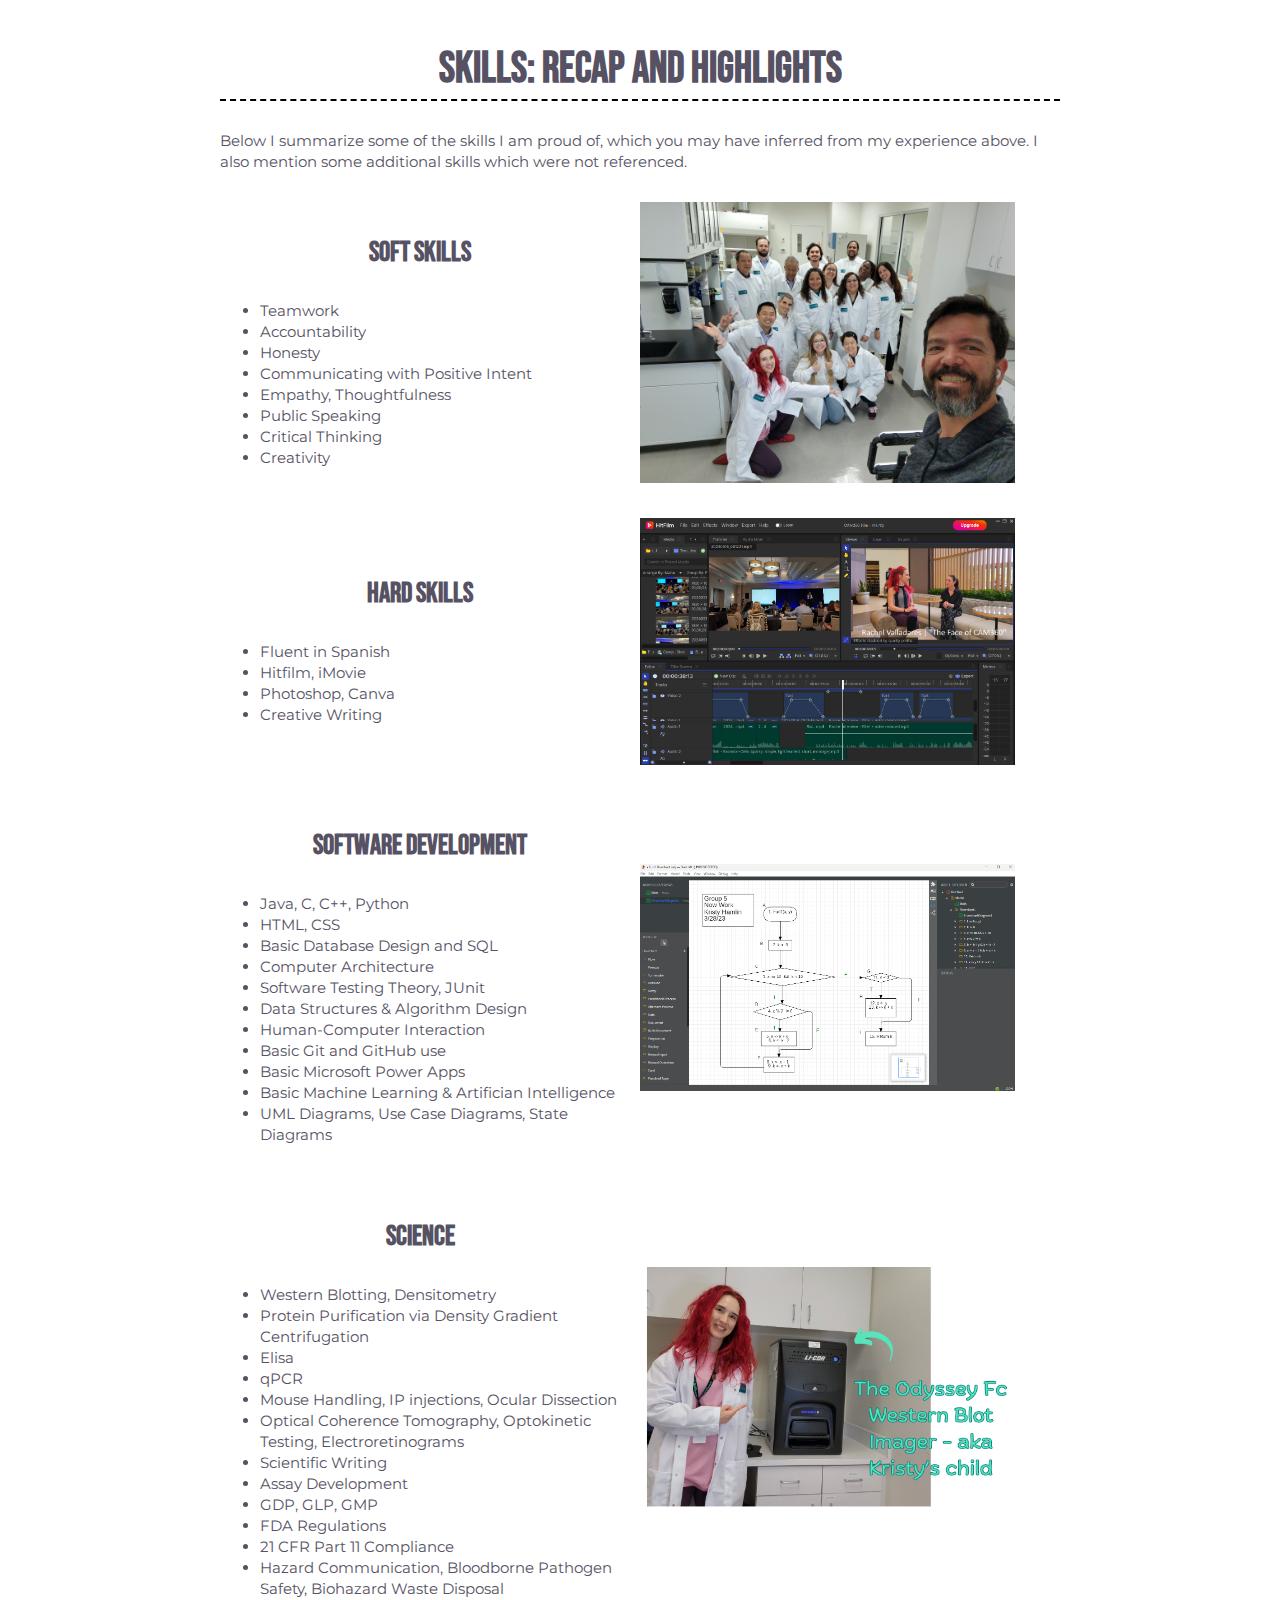
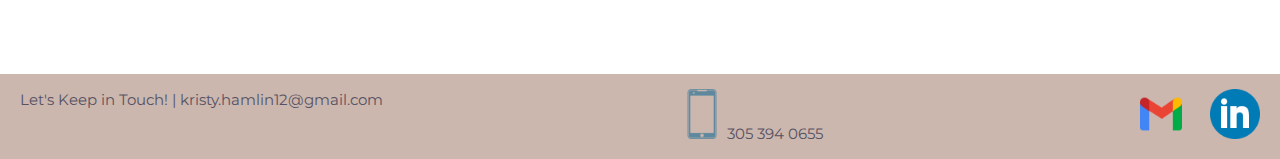
==== commit e2cc04b7: "Update index.html adding resume link" ====
--- a/index.html
+++ b/index.html
@@ -12,7 +12,7 @@
     <link rel="stylesheet" href="css/styles.css">
   </head>
   <body class="resume">
-    <!--<a class="btn download-link" href="#">Download PDF</a> -->
+    <a class="btn download-link" href="Kristy Hamlin Resume (06.09.24).pdf">Resume PDF</a>
     <main class="main-container">
       <div class="content-flex-wrapper">
         <!-- ***********************  ABOUT / PROFILE  *********************** -->
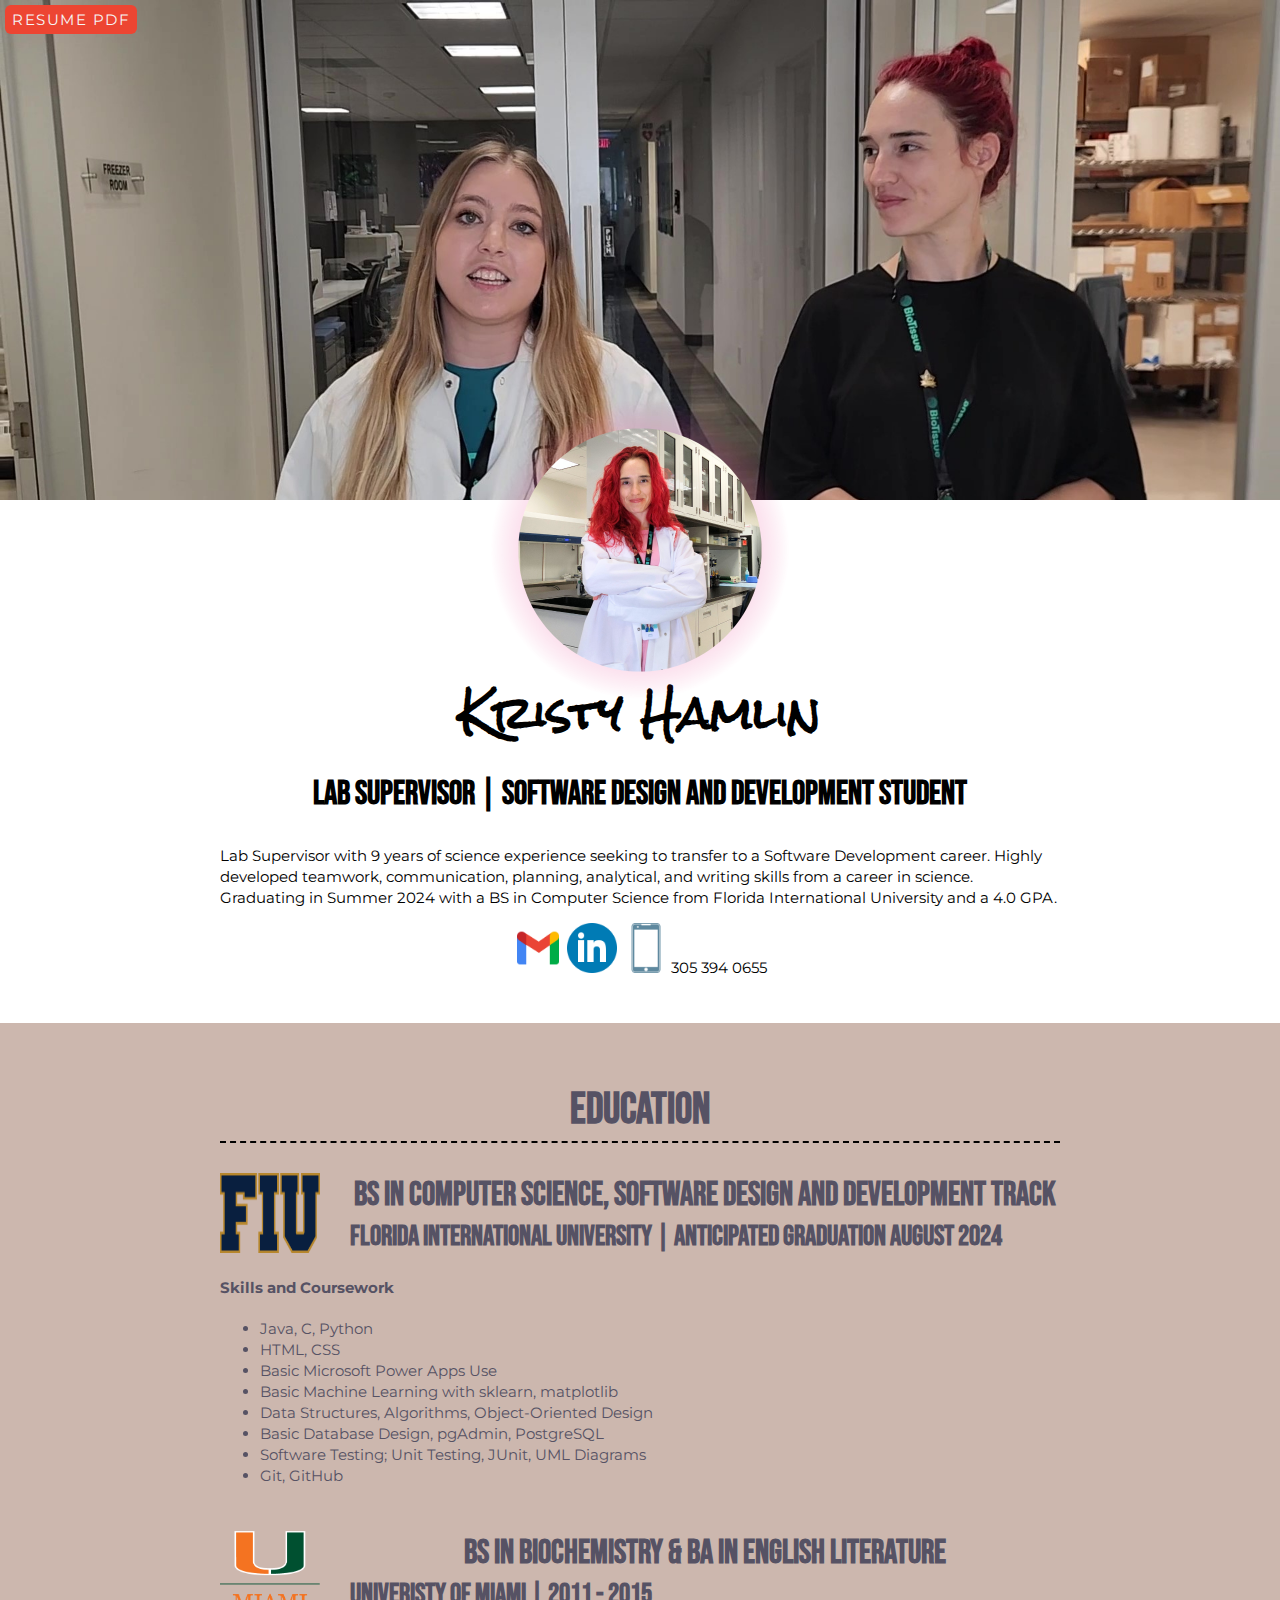
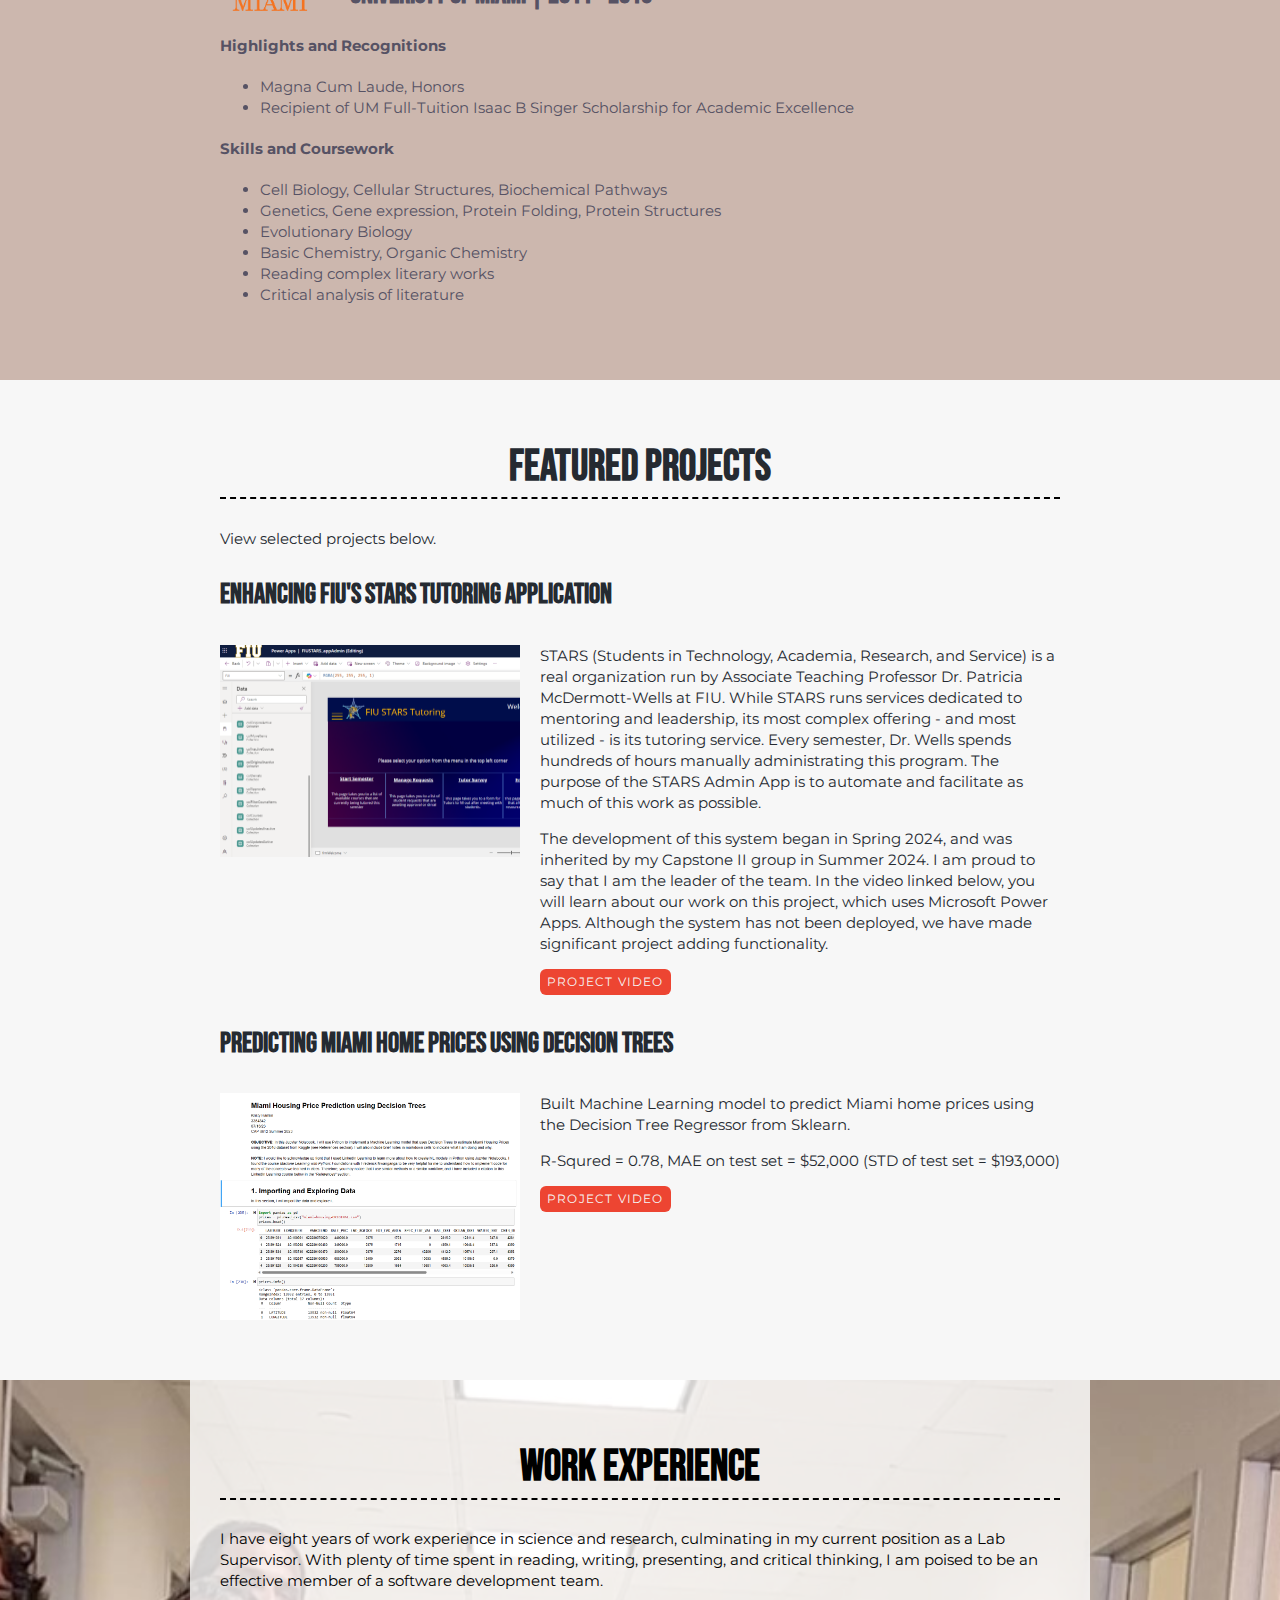
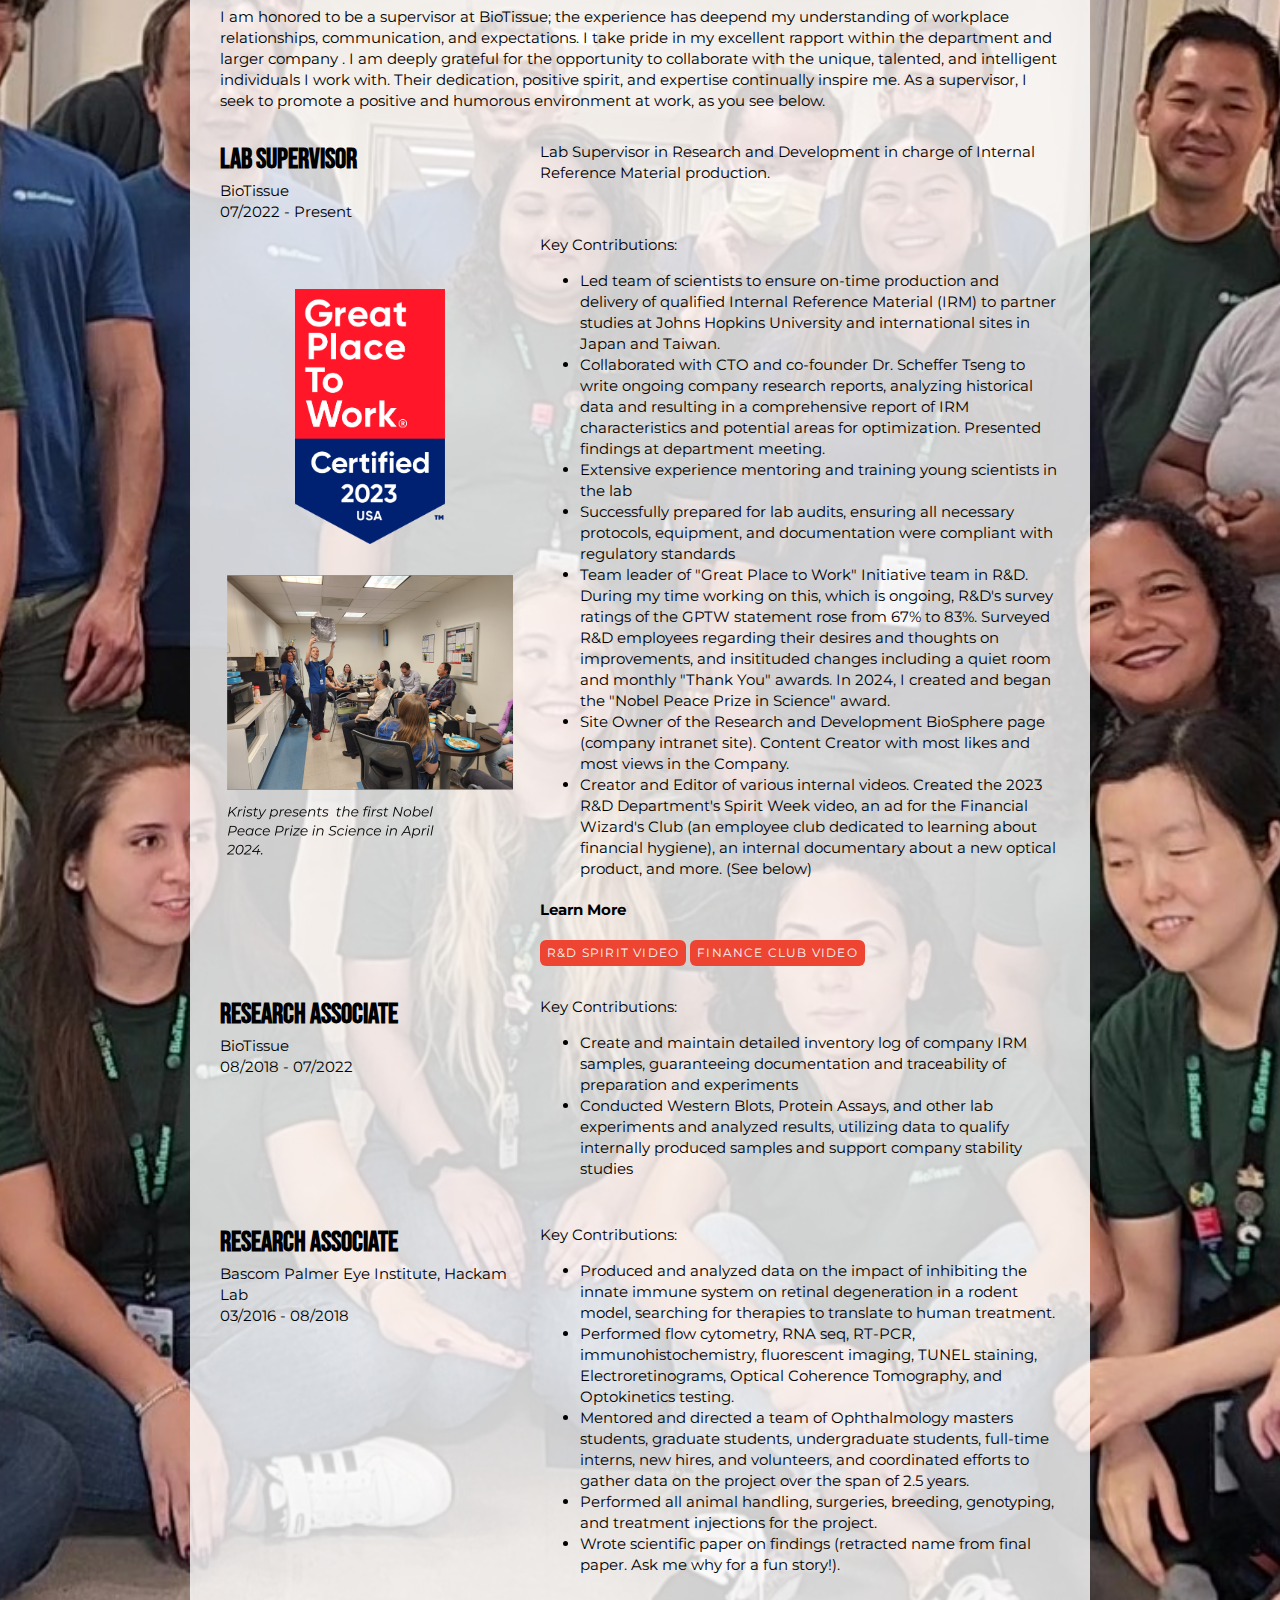
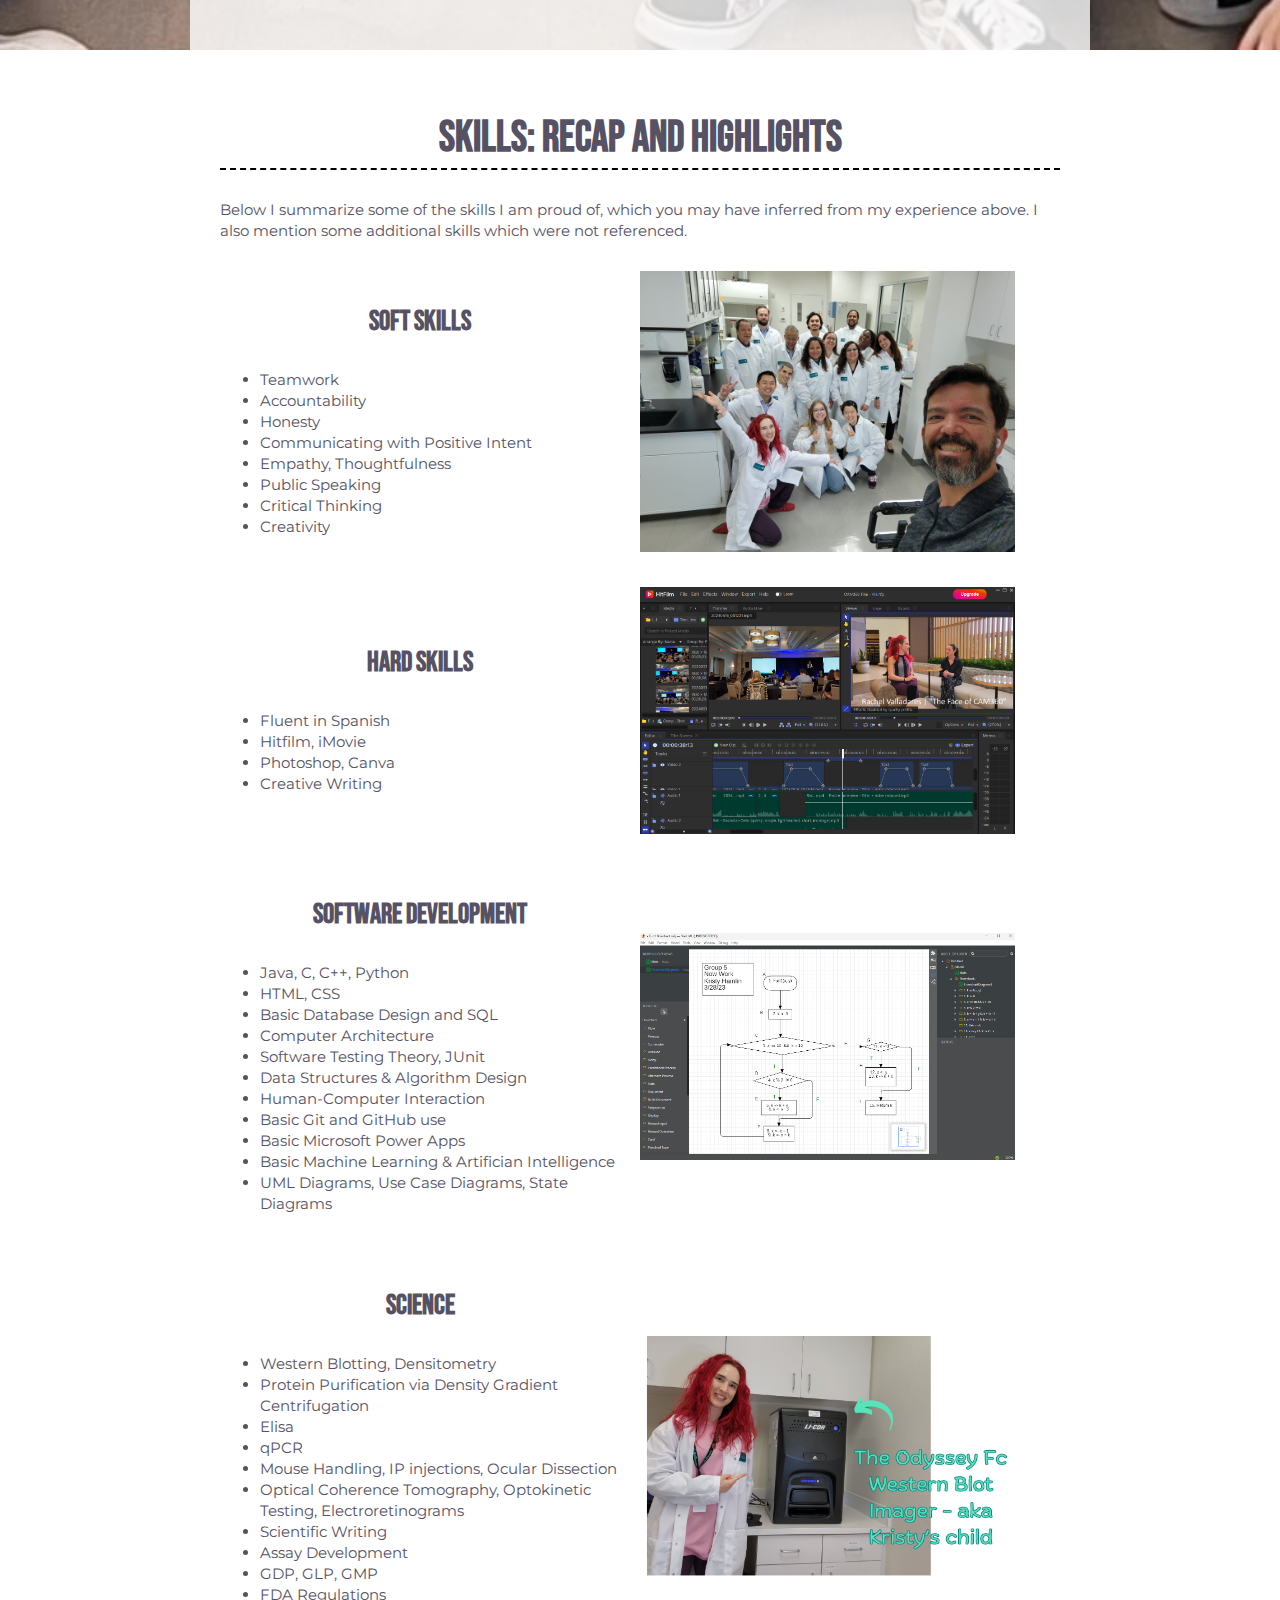
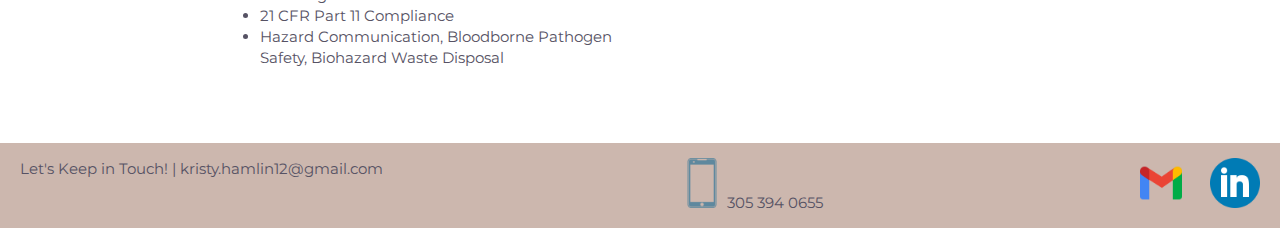
==== commit 4ebc54de: "Update index.html" ====
--- a/index.html
+++ b/index.html
@@ -108,21 +108,25 @@
           <p>View selected projects below.</p>
 
           <!-- Copy the whole <section> block to add more projects. -->
-            <h3>Deploying FIU's STARS Tutoring Application</h3>
+            <h3>Enhancing FIU's STARS Tutoring Application</h3>
             <section class="image-item project-item">
               <div class="col1">
                 <img src="images/STARS_screenshot.png" alt="text description of image here.">
               </div>
               <div class="col2">
-                <p>This project is currently in progress as of June 2024. It is my Capstone II project, and I am
-                      honored to mention that my peers asked me to be the group leader after the introductory week. I 
-                      initially did not want this added responsibility but agreed! 
-                    </p>
-                    <p>We are using Microsoft Power Apps and Power Automate to automate the tutoring service "STARS". The app 
-                      currently consists of an admin portal which will allow Dr. Wells to view student requests and 
-                      automatically create Teams channels, control available courses for the semester, and more.</p>
-                    <p>STARS is a real tutoring service run by Dr. Patricia Wells.</p>
-                    <a href="#" class="btn" target="_blank">Video Coming Soon</a>
+                <p>STARS (Students in Technology, Academia, Research, and Service) is a real organization run by
+                  Associate Teaching Professor Dr. Patricia McDermott-Wells at FIU. While STARS runs services
+                  dedicated to mentoring and leadership, its most complex offering - and most utilized - is 
+                  its tutoring service. Every semester, Dr. Wells spends hundreds of hours manually administrating
+                  this program. The purpose of the STARS Admin App is to automate and facilitate as much of this 
+                  work as possible. </p>
+                  <p>The development of this system began in Spring 2024, and was inherited by my Capstone II group
+                    in Summer 2024. I am proud to say that I am the leader of the team. In the video linked below, you 
+                    will learn about our work on this project, which uses Microsoft Power Apps. Although the system
+                    has not been deployed, we have made significant project adding functionality.
+                  </p>
+
+                    <a href="https://youtu.be/tY-p3m-sTvg" class="btn" target="_blank">Project Video</a>
               </div>
             </section>
          
@@ -375,3 +379,4 @@
     </main>
   </body>
 </html>
+
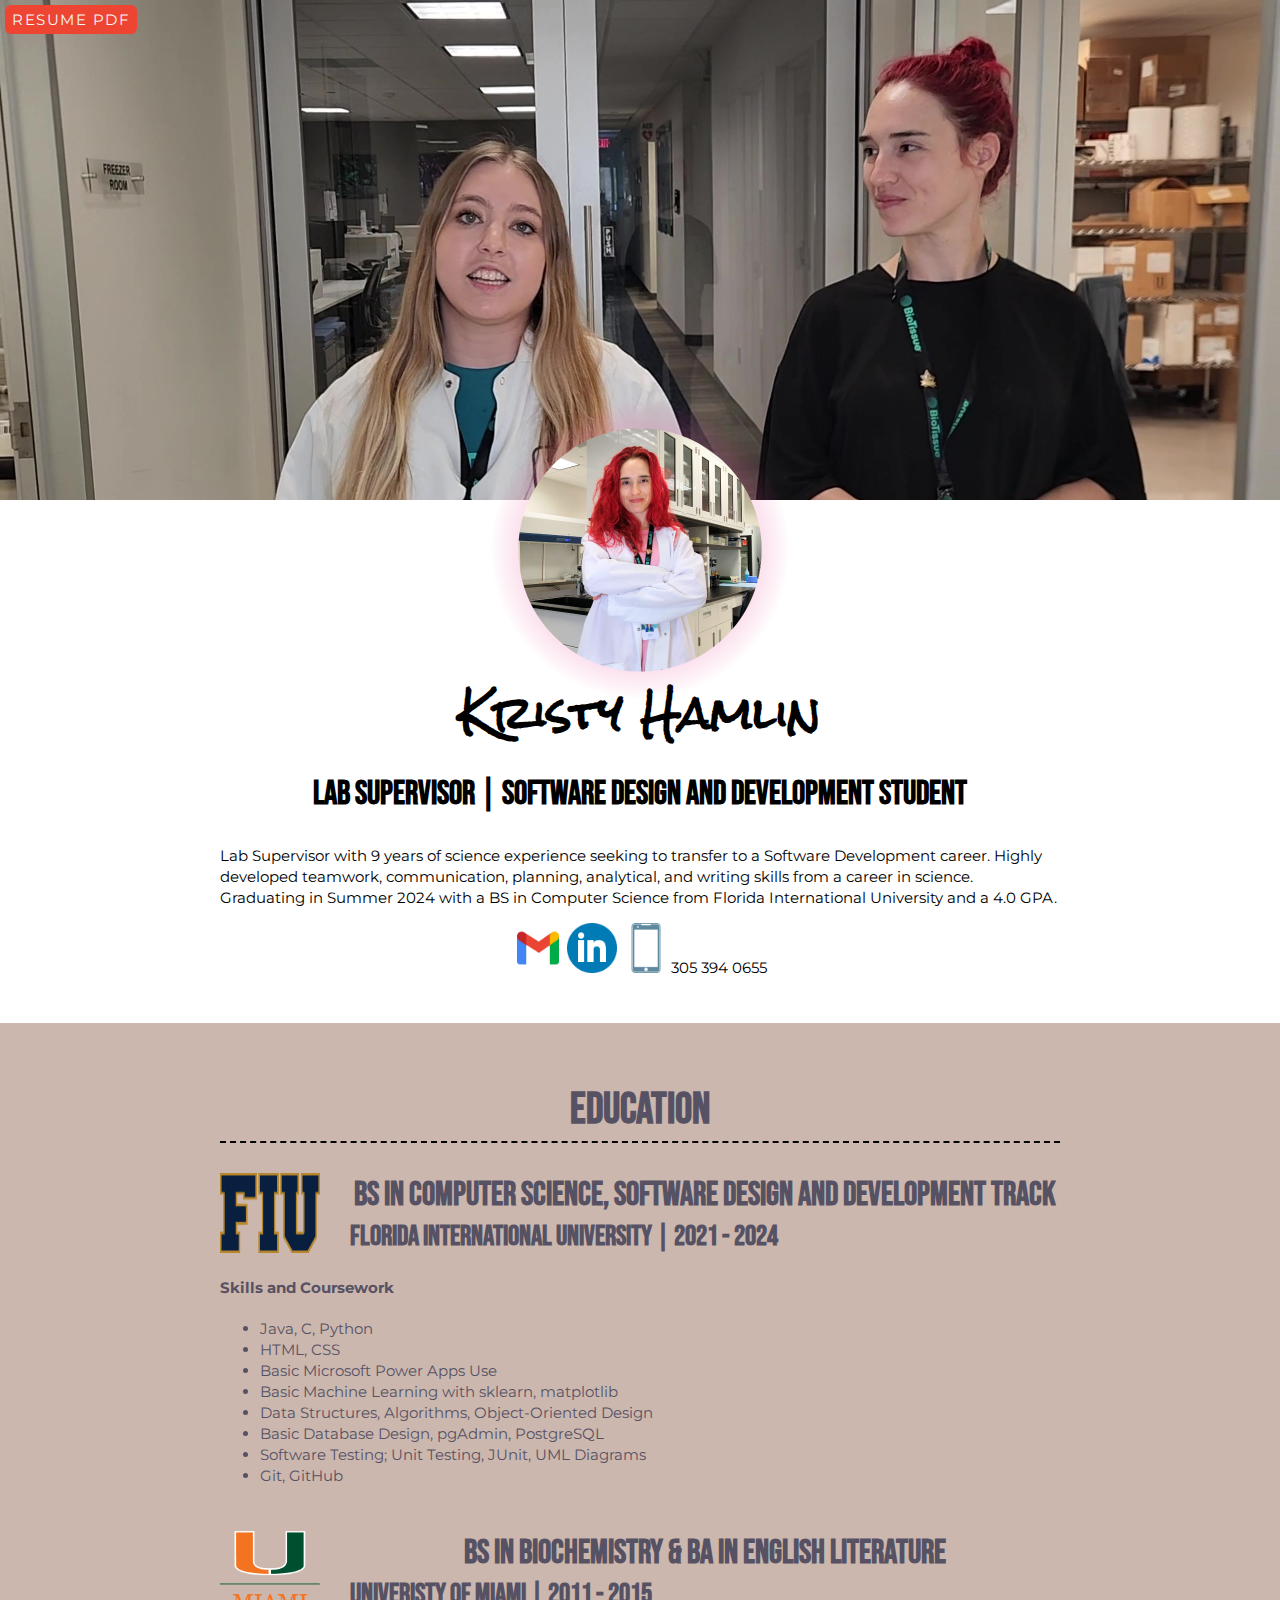
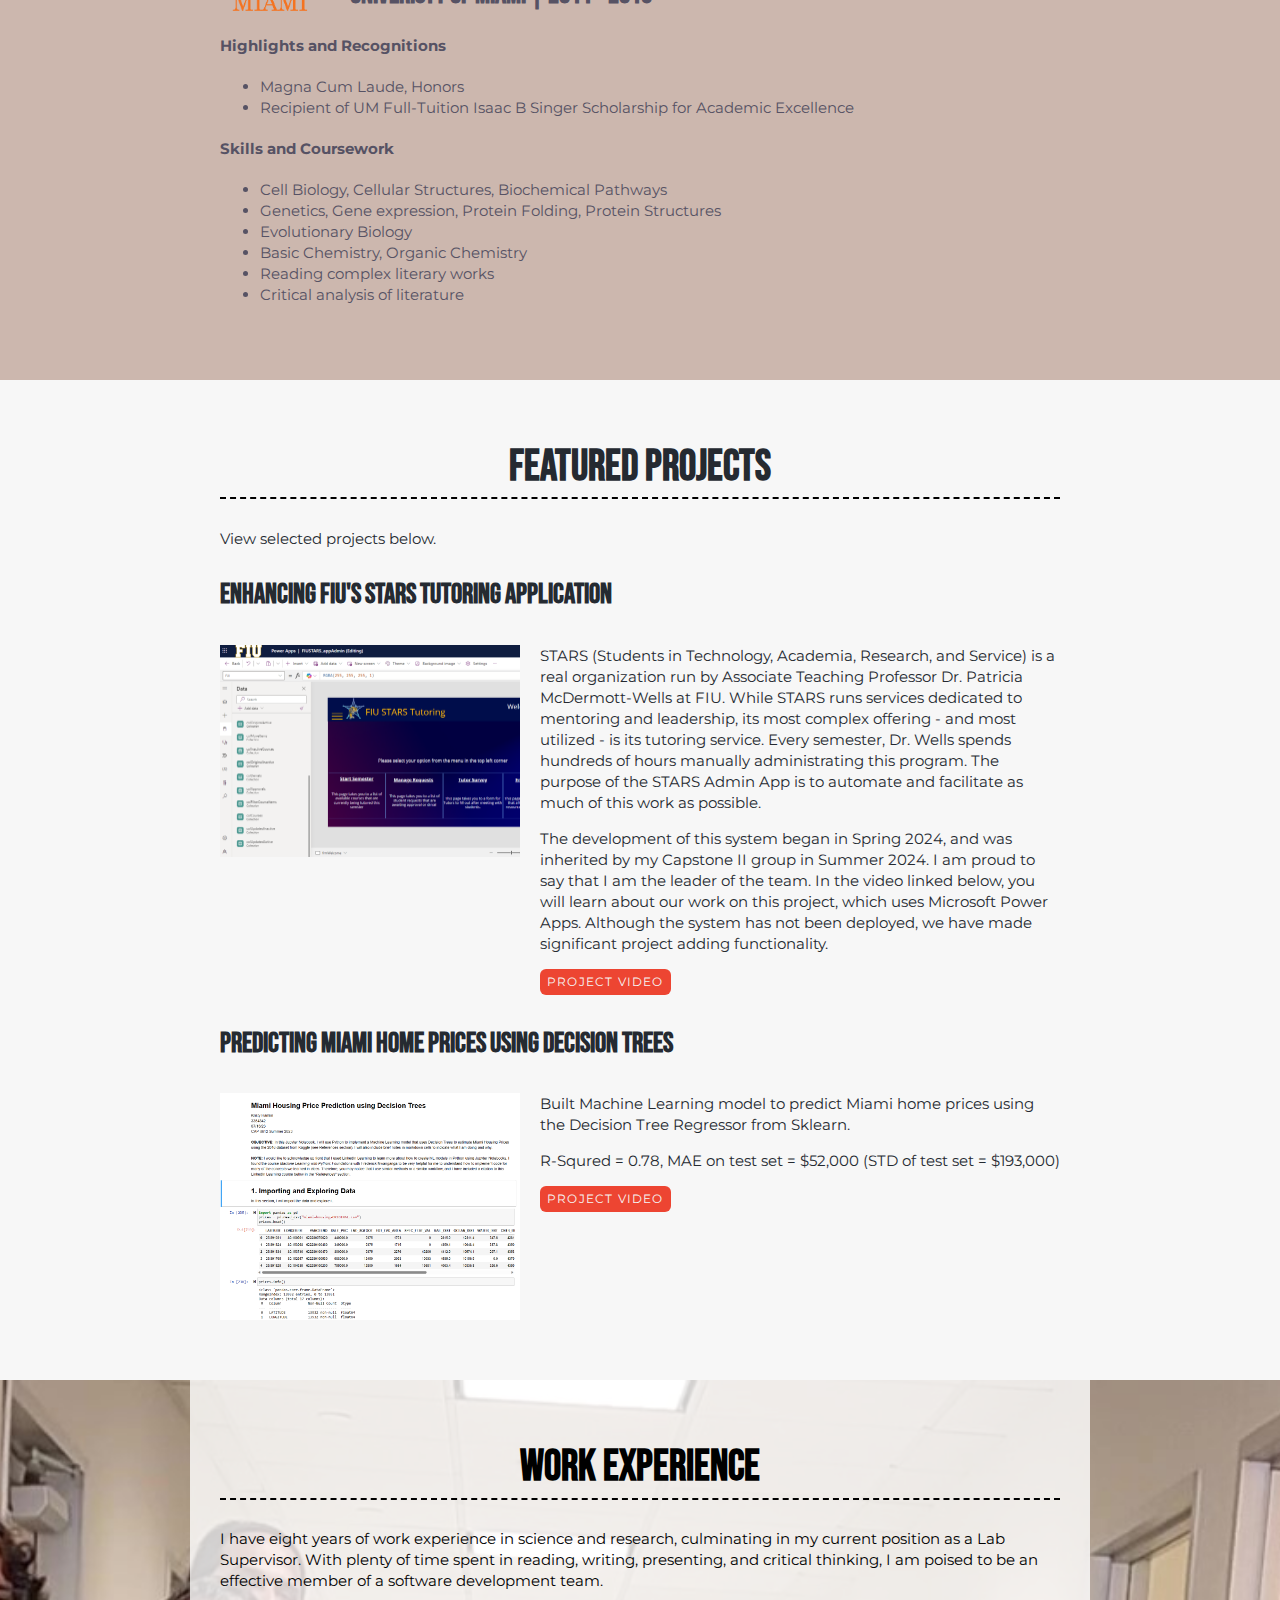
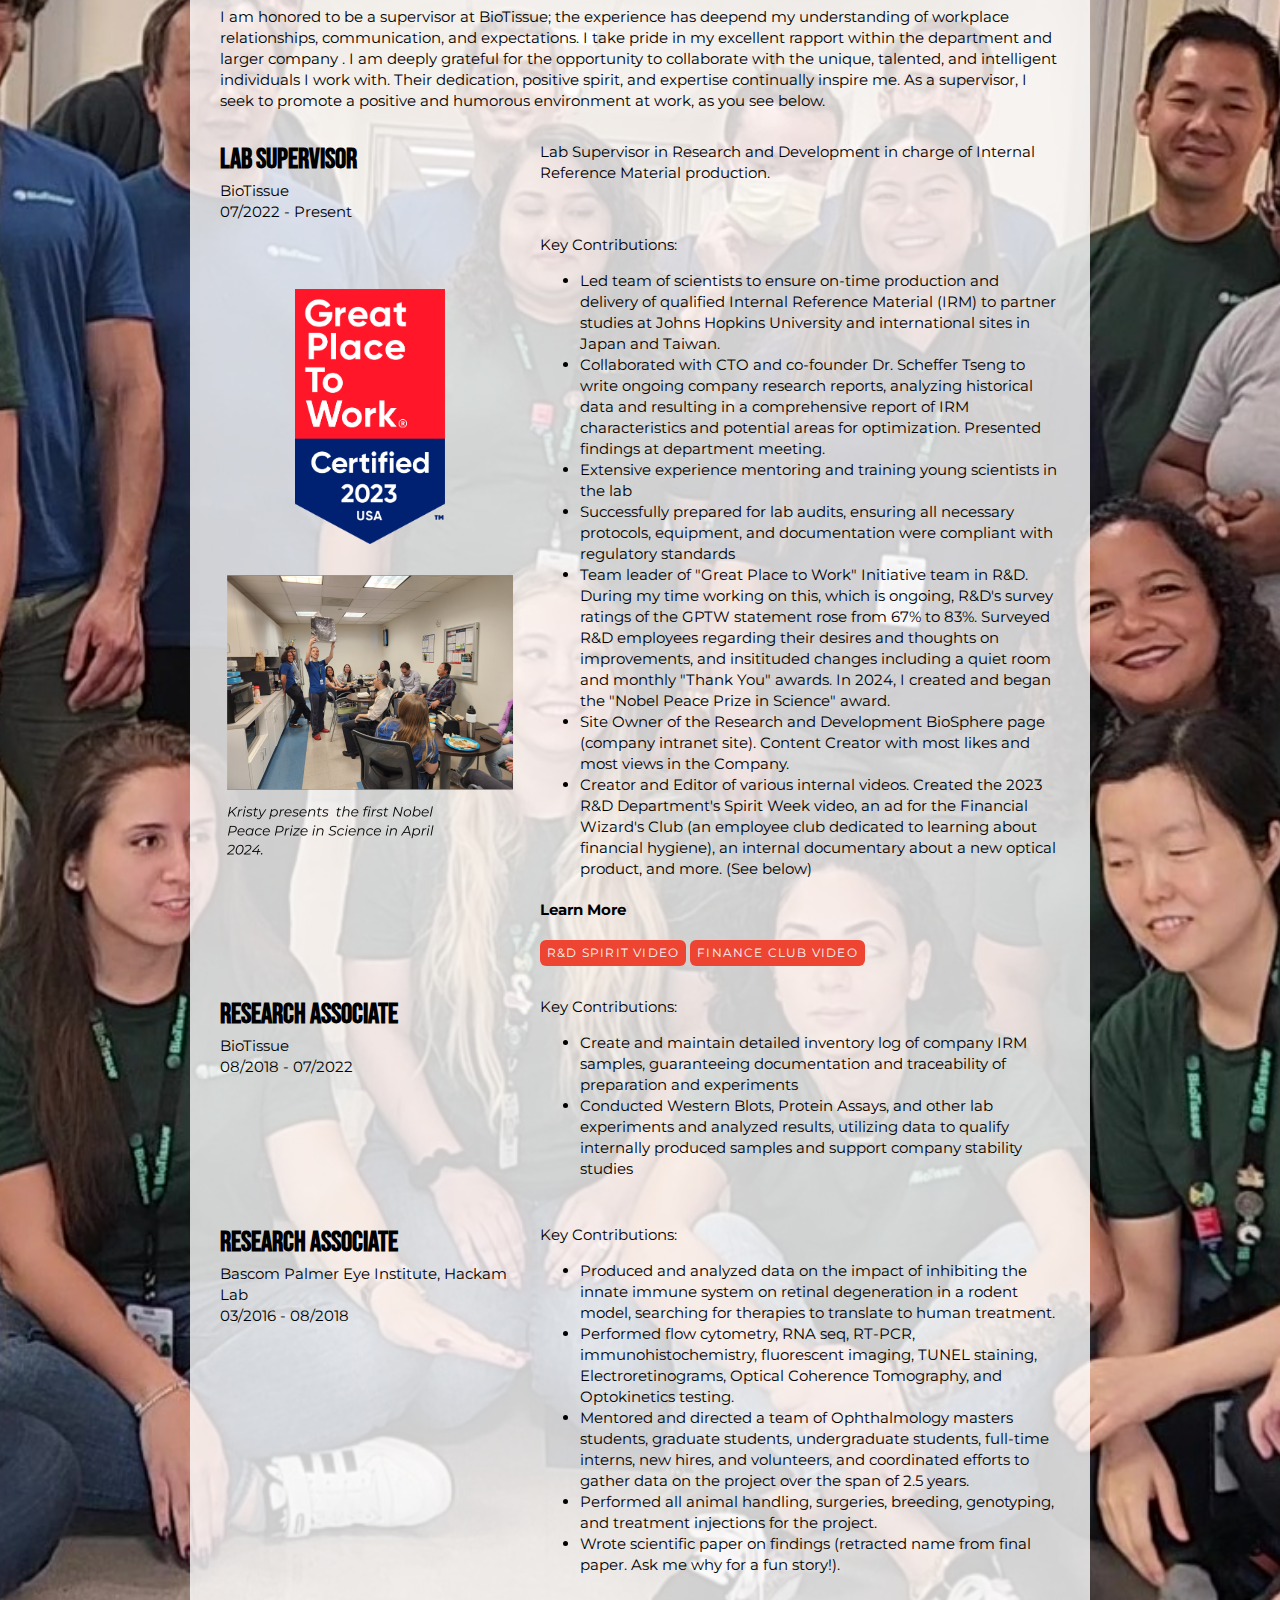
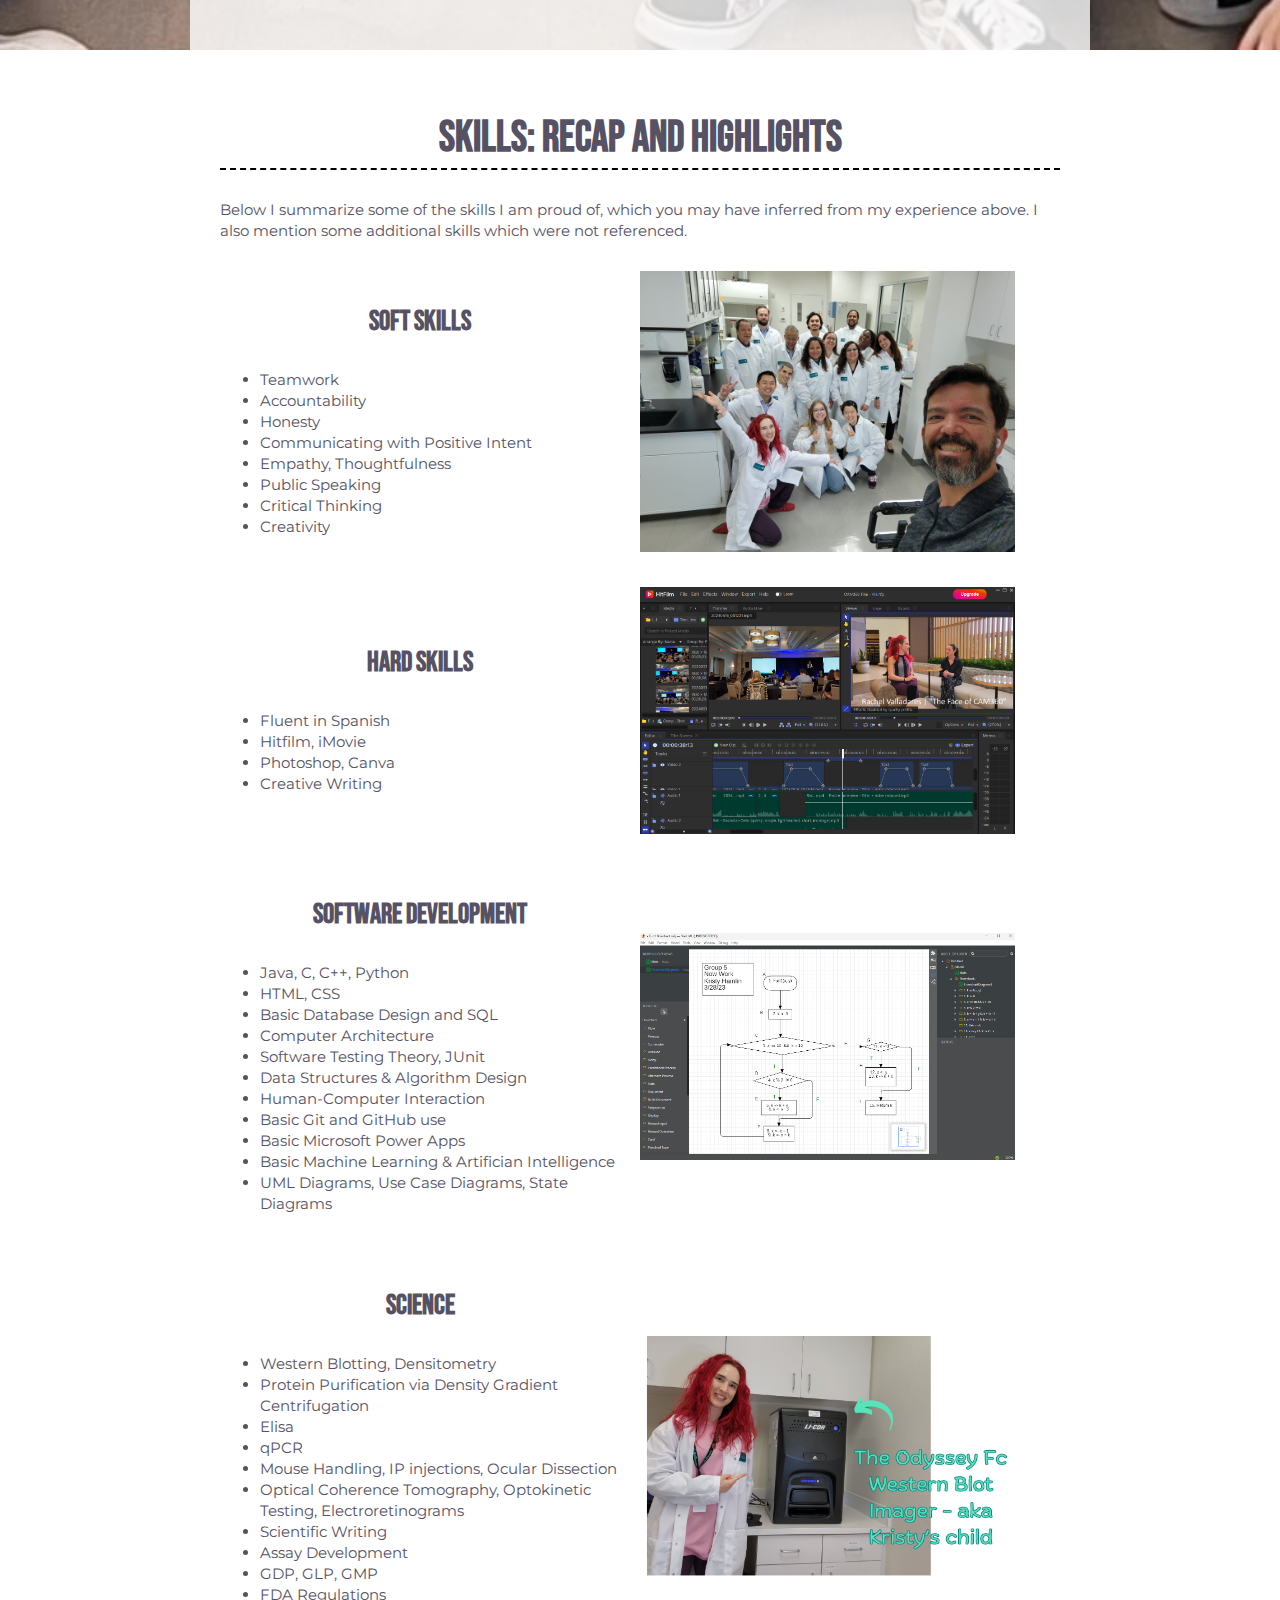
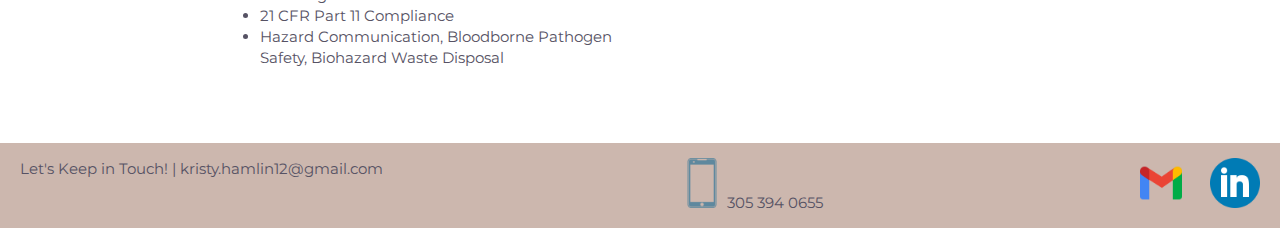
==== commit f07fa261: "Update index.html" ====
--- a/index.html
+++ b/index.html
@@ -54,7 +54,7 @@
           <section class="image-item education-item">
             <img src="images/fiu-logo.png" alt="Florida International University logo">
             <h2>BS in Computer Science, Software Design and Development Track</h2>
-            <h3>Florida International University  |  Anticipated Graduation August 2024</h3>
+            <h3>Florida International University  |  2021 - 2024</h3>
             
             
             <h4>Skills and Coursework</h4>
